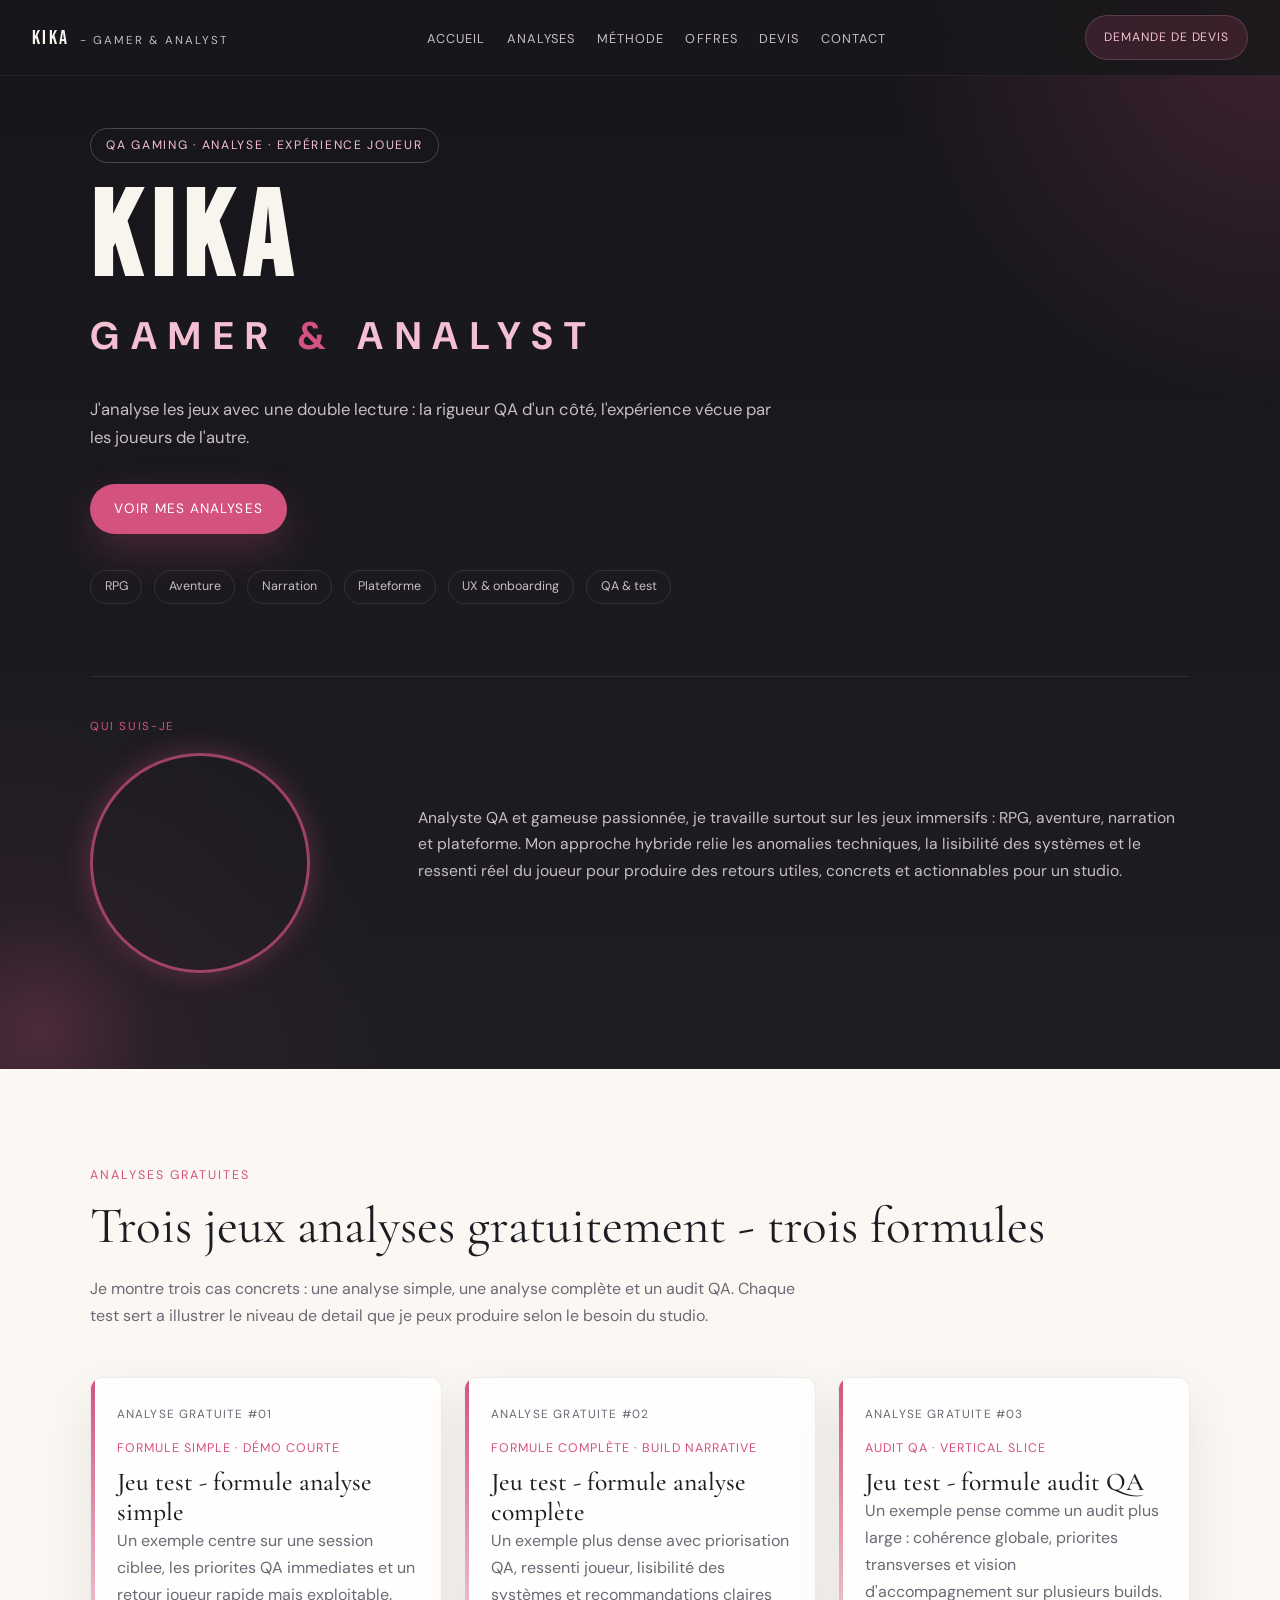
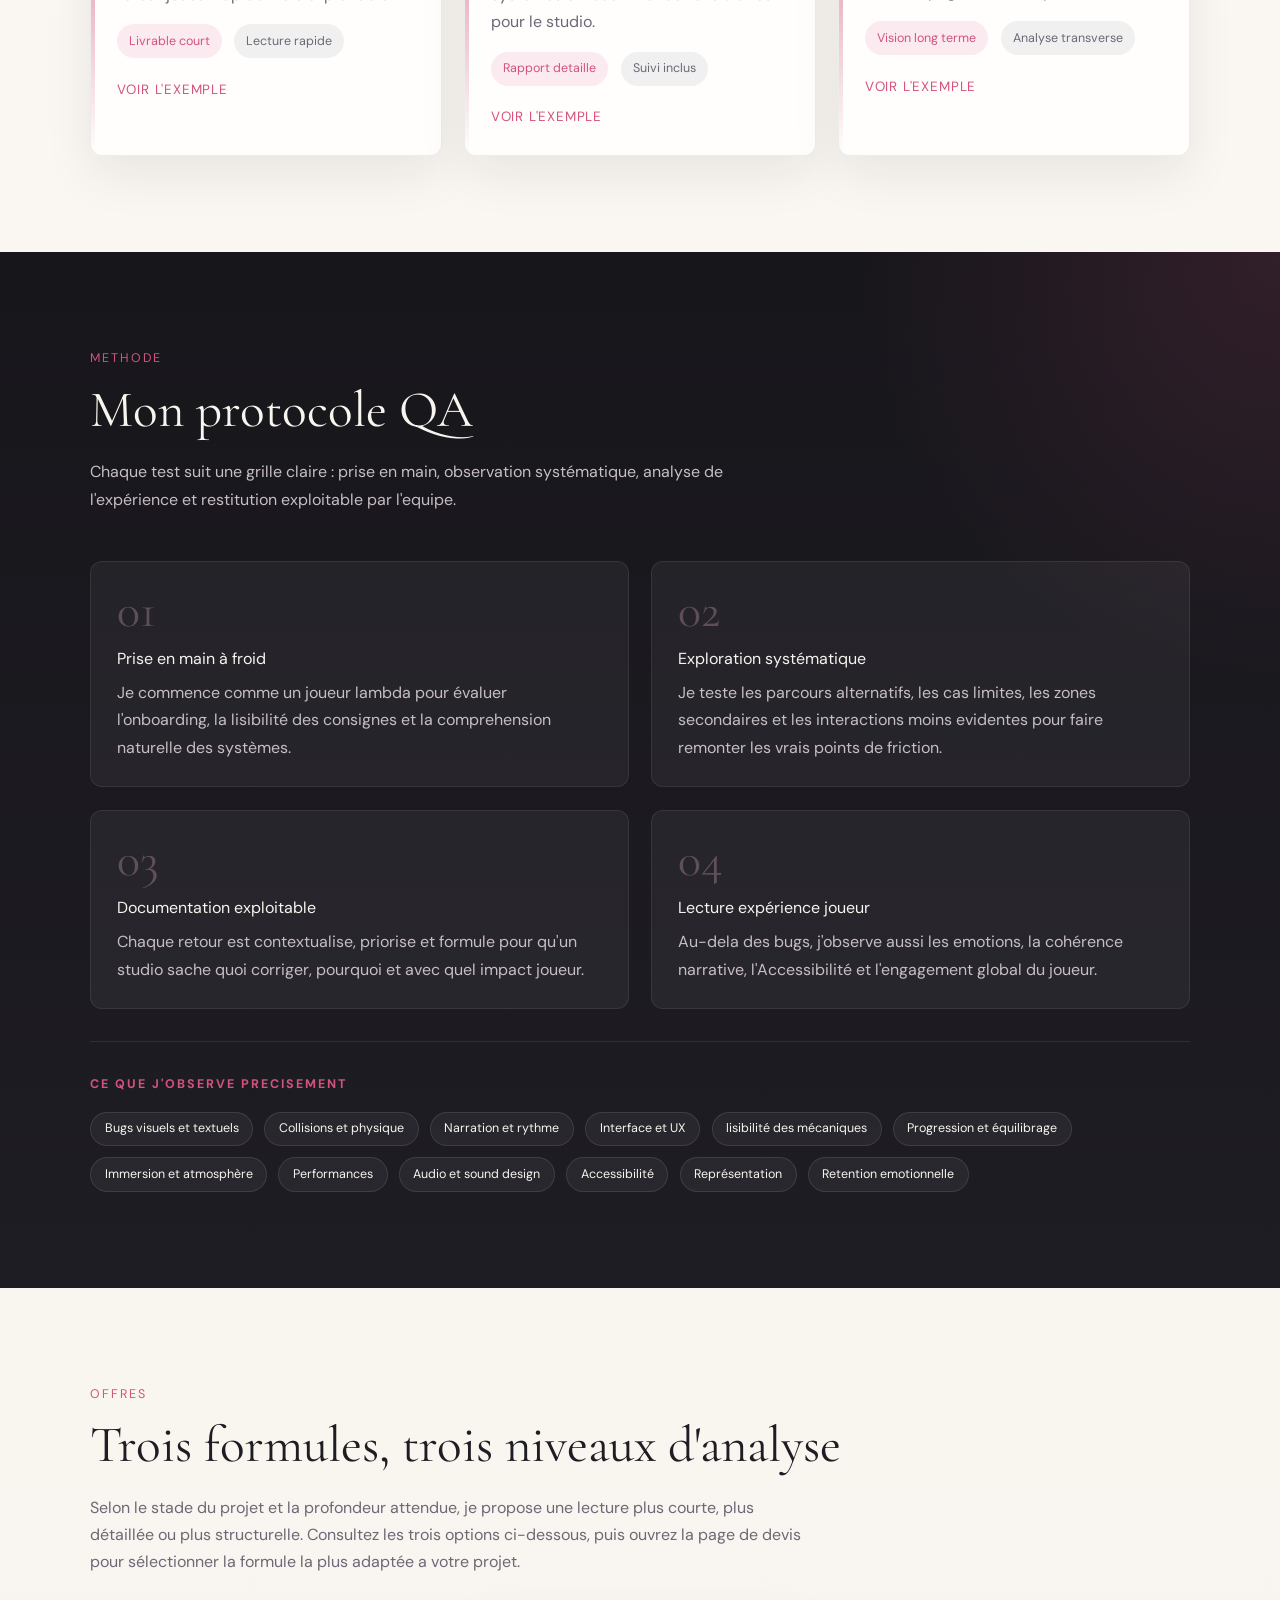
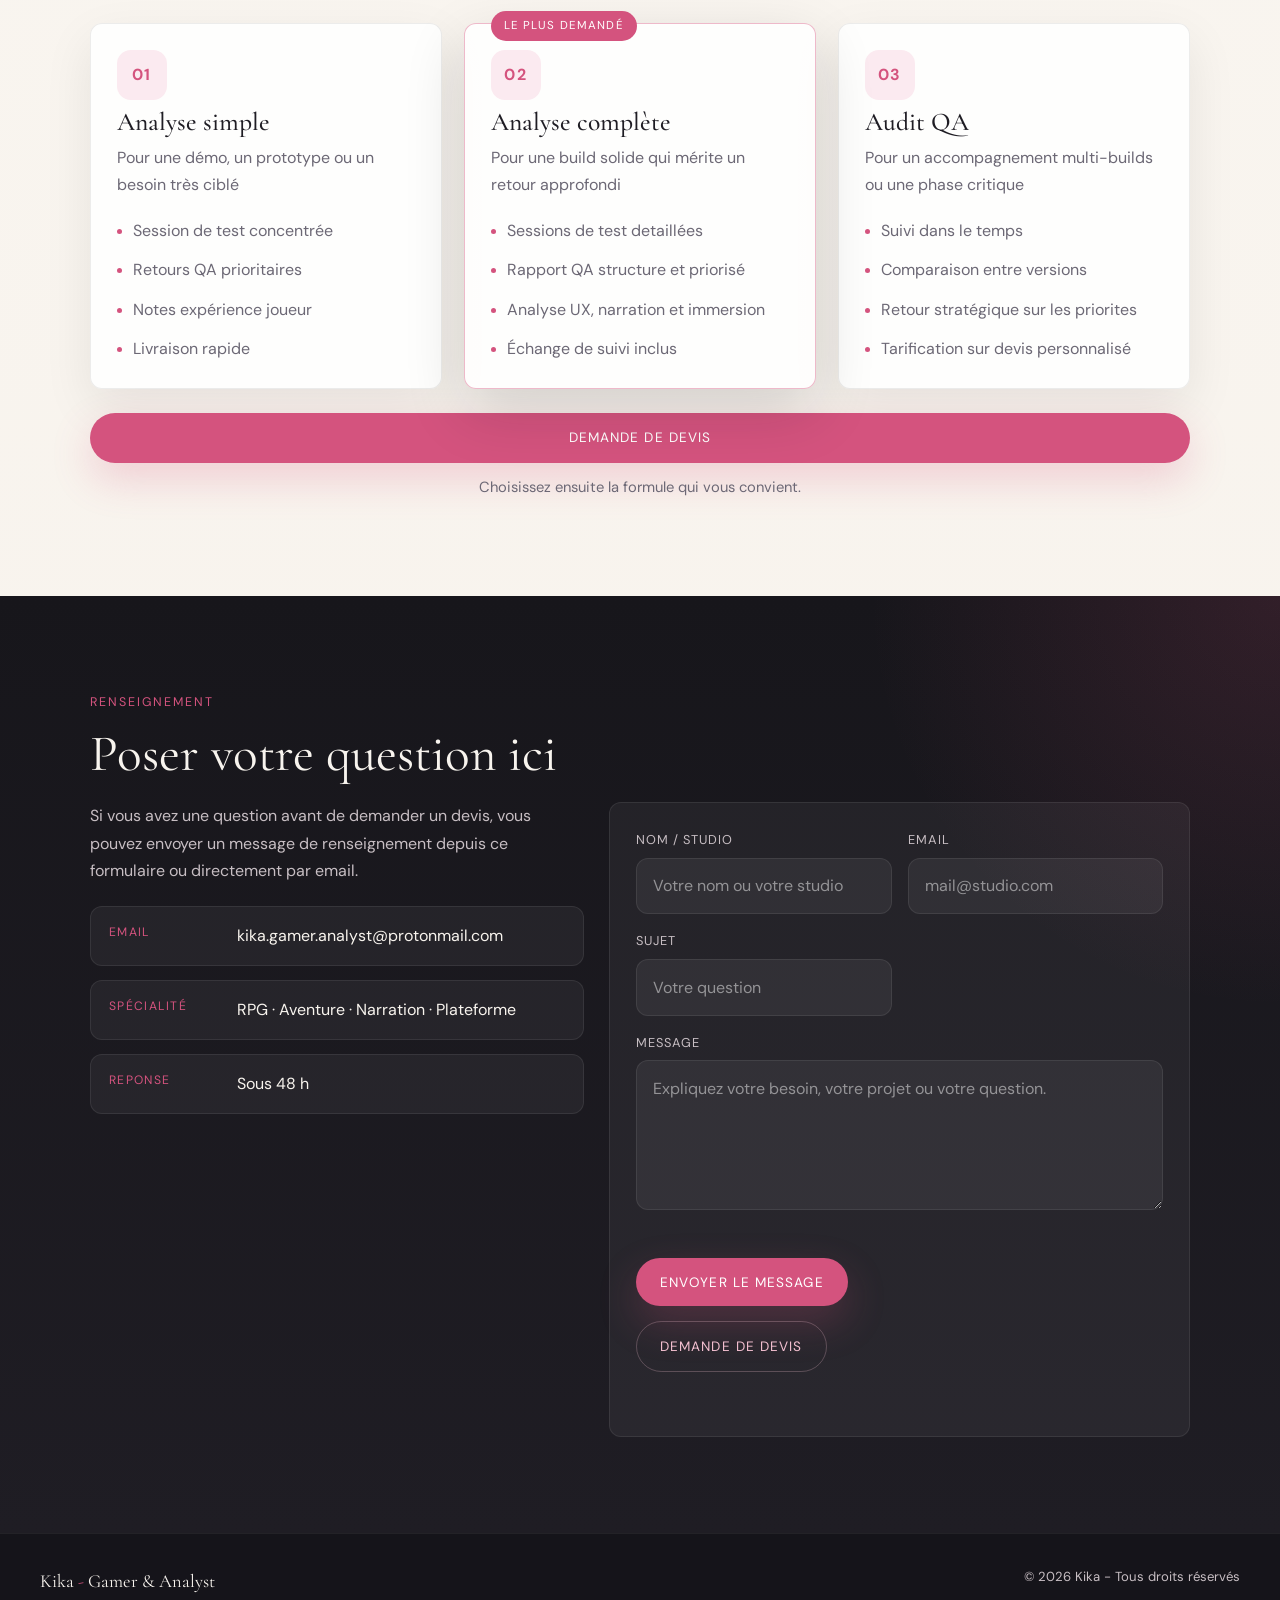
==== index.html @ 3ae3d049 "Add files via upload" ====
<!DOCTYPE html>
<html lang="fr">
<head>
<meta charset="UTF-8" />
<meta name="viewport" content="width=device-width, initial-scale=1.0" />
<title>Kika - Gamer &amp; Analyst</title>
<link rel="preconnect" href="https://fonts.googleapis.com" />
<link rel="preconnect" href="https://fonts.gstatic.com" crossorigin />
<link href="https://fonts.googleapis.com/css2?family=Bebas+Neue&family=Cormorant+Garamond:wght@300;400;500;600&family=DM+Sans:wght@300;400;500;700&display=swap" rel="stylesheet" />
<link rel="stylesheet" href="styles.css" />
<script defer src="script.js"></script>
</head>
<body>

<nav>
  <div class="nav-logo">Kika <span class="nav-sub">- Gamer &amp; Analyst</span></div>
  <ul class="nav-links">
    <li><a href="#accueil">Accueil</a></li>
    <li><a href="#analyses">Analyses</a></li>
    <li><a href="#methode">Méthode</a></li>
    <li><a href="#offres">Offres</a></li>
    <li><a href="devis.html">Devis</a></li>
    <li><a href="#contact">Contact</a></li>
  </ul>
  <div class="nav-actions">
    <a href="devis.html" class="nav-button">Demande de devis</a>
  </div>
</nav>

<section id="accueil">
  <div class="hero-inner">
    <span class="hero-tag">QA gaming &middot; analyse &middot; expérience joueur</span>
    <h1 class="hero-title">
      <span class="hero-name">Kika</span>
      <span class="hero-subtitle">Gamer <span class="hero-slash">&amp;</span> Analyst</span>
    </h1>
    <p class="hero-slogan">
      J'analyse les jeux avec une double lecture : la rigueur QA d'un côté,
      l'expérience vécue par les joueurs de l'autre.
    </p>

    <div class="hero-actions">
      <a href="#analyses" class="button button-primary">Voir mes analyses</a>
    </div>

    <div class="hero-tags">
      <span>RPG</span>
      <span>Aventure</span>
      <span>Narration</span>
      <span>Plateforme</span>
      <span>UX &amp; onboarding</span>
      <span>QA &amp; test</span>
    </div>

    <div class="bio-block">
      <div>
        <p class="bio-label">Qui suis-je</p>
        <div class="logo-container">
          <img src="images/logo.png" alt="Logo Kika" class="logo-circle" />
        </div>
      </div>
      <div>
        <p class="bio-text">
          Analyste QA et gameuse passionnée, je travaille surtout sur les jeux immersifs :
          RPG, aventure, narration et plateforme. Mon approche hybride relie les anomalies
          techniques, la lisibilité des systèmes et le ressenti réel du joueur pour produire
          des retours utiles, concrets et actionnables pour un studio.
        </p>
      </div>
    </div>
  </div>
</section>

<section id="analyses">
  <div class="container">
    <p class="section-label">Analyses gratuites</p>
    <h2 class="section-title">Trois jeux analyses gratuitement - trois formules</h2>
    <p class="section-intro">
      Je montre trois cas concrets : une analyse simple, une analyse complète et un audit QA.
      Chaque test sert a illustrer le niveau de detail que je peux produire selon le besoin du studio.
    </p>

    <div class="articles-grid">
      <article class="article-card article-card-published">
        <p class="article-topline">Analyse gratuite #01</p>
        <p class="article-genre">Formule simple &middot; Démo courte</p>
        <h3 class="article-title">Jeu test - formule analyse simple</h3>
        <p class="article-desc">
          Un exemple centre sur une session ciblee, les priorites QA immediates
          et un retour joueur rapide mais exploitable.
        </p>
        <div class="article-meta">
          <span class="article-score">Livrable court</span>
          <span>Lecture rapide</span>
        </div>
        <a href="analyse-plateforme-poetique.html" class="article-link">Voir l'exemple</a>
      </article>

      <article class="article-card article-card-published">
        <p class="article-topline">Analyse gratuite #02</p>
        <p class="article-genre">Formule complète &middot; Build narrative</p>
        <h3 class="article-title">Jeu test - formule analyse complète</h3>
        <p class="article-desc">
          Un exemple plus dense avec priorisation QA, ressenti joueur,
          lisibilité des systèmes et recommandations claires pour le studio.
        </p>
        <div class="article-meta">
          <span class="article-score">Rapport detaille</span>
          <span>Suivi inclus</span>
        </div>
        <a href="analyse-rpg-narratif.html" class="article-link">Voir l'exemple</a>
      </article>

      <article class="article-card article-card-published">
        <p class="article-topline">Analyse gratuite #03</p>
        <p class="article-genre">Audit QA &middot; Vertical slice</p>
        <h3 class="article-title">Jeu test - formule audit QA</h3>
        <p class="article-desc">
          Un exemple pense comme un audit plus large : cohérence globale,
          priorites transverses et vision d'accompagnement sur plusieurs builds.
        </p>
        <div class="article-meta">
          <span class="article-score">Vision long terme</span>
          <span>Analyse transverse</span>
        </div>
        <a href="analyse-aventure-immersive.html" class="article-link">Voir l'exemple</a>
      </article>
    </div>
  </div>
</section>

<section id="methode" class="section-dark">
  <div class="container">
    <p class="section-label">Methode</p>
    <h2 class="section-title">Mon protocole QA</h2>
    <p class="section-intro">
      Chaque test suit une grille claire : prise en main, observation systématique,
      analyse de l'expérience et restitution exploitable par l'equipe.
    </p>

    <div class="method-grid">
      <article class="method-card">
        <p class="method-num">01</p>
        <p class="method-card-title">Prise en main à froid</p>
        <p class="method-card-text">
          Je commence comme un joueur lambda pour évaluer l'onboarding, la lisibilité
          des consignes et la comprehension naturelle des systèmes.
        </p>
      </article>
      <article class="method-card">
        <p class="method-num">02</p>
        <p class="method-card-title">Exploration systématique</p>
        <p class="method-card-text">
          Je teste les parcours alternatifs, les cas limites, les zones secondaires
          et les interactions moins evidentes pour faire remonter les vrais points de friction.
        </p>
      </article>
      <article class="method-card">
        <p class="method-num">03</p>
        <p class="method-card-title">Documentation exploitable</p>
        <p class="method-card-text">
          Chaque retour est contextualise, priorise et formule pour qu'un studio sache
          quoi corriger, pourquoi et avec quel impact joueur.
        </p>
      </article>
      <article class="method-card">
        <p class="method-num">04</p>
        <p class="method-card-title">Lecture expérience joueur</p>
        <p class="method-card-text">
          Au-dela des bugs, j'observe aussi les emotions, la cohérence narrative,
          l'Accessibilité et l'engagement global du joueur.
        </p>
      </article>
    </div>

    <div class="method-criteria">
      <h3>Ce que j'observe precisement</h3>
      <div class="criteria-list">
        <span class="criteria-pill">Bugs visuels et textuels</span>
        <span class="criteria-pill">Collisions et physique</span>
        <span class="criteria-pill">Narration et rythme</span>
        <span class="criteria-pill">Interface et UX</span>
        <span class="criteria-pill">lisibilité des mécaniques</span>
        <span class="criteria-pill">Progression et équilibrage</span>
        <span class="criteria-pill">Immersion et atmosphère</span>
        <span class="criteria-pill">Performances</span>
        <span class="criteria-pill">Audio et sound design</span>
        <span class="criteria-pill">Accessibilité</span>
        <span class="criteria-pill">Représentation</span>
        <span class="criteria-pill">Retention emotionnelle</span>
      </div>
    </div>
  </div>
</section>

<section id="offres">
  <div class="container">
    <p class="section-label">Offres</p>
    <h2 class="section-title">Trois formules, trois niveaux d'analyse</h2>
    <p class="section-intro">
      Selon le stade du projet et la profondeur attendue, je propose une lecture plus
      courte, plus détaillée ou plus structurelle. Consultez les trois options ci-dessous,
      puis ouvrez la page de devis pour sélectionner la formule la plus adaptée a votre projet.
    </p>

    <div class="offers-grid">
      <article class="offer-card">
        <div class="offer-icon">01</div>
        <h3 class="offer-name">Analyse simple</h3>
        <p class="offer-sub">Pour une démo, un prototype ou un besoin très ciblé</p>
        <ul class="offer-features">
          <li>Session de test concentrée</li>
          <li>Retours QA prioritaires</li>
          <li>Notes expérience joueur</li>
          <li>Livraison rapide</li>
        </ul>
      </article>

      <article class="offer-card featured">
        <div class="offer-badge">Le plus demandé</div>
        <div class="offer-icon">02</div>
        <h3 class="offer-name">Analyse complète</h3>
        <p class="offer-sub">Pour une build solide qui mérite un retour approfondi</p>
        <ul class="offer-features">
          <li>Sessions de test detaillées</li>
          <li>Rapport QA structure et priorisé</li>
          <li>Analyse UX, narration et immersion</li>
          <li>Échange de suivi inclus</li>
        </ul>
      </article>

      <article class="offer-card">
        <div class="offer-icon">03</div>
        <h3 class="offer-name">Audit QA</h3>
        <p class="offer-sub">Pour un accompagnement multi-builds ou une phase critique</p>
        <ul class="offer-features">
          <li>Suivi dans le temps</li>
          <li>Comparaison entre versions</li>
          <li>Retour stratégique sur les priorites</li>
          <li>Tarification sur devis personnalisé</li>
        </ul>
      </article>
    </div>

    <div class="offers-cta-bar">
      <a href="devis.html" class="button button-primary offers-cta-button">Demande de devis</a>
      <p class="offers-cta-note">Choisissez ensuite la formule qui vous convient.</p>
    </div>
  </div>
</section>

<section id="contact" class="section-dark">
  <div class="container">
    <p class="section-label">Renseignement</p>
    <h2 class="section-title">Poser votre question ici</h2>

    <div class="contact-inner">
      <div class="contact-info">
        <p>
          Si vous avez une question avant de demander un devis, vous pouvez envoyer
          un message de renseignement depuis ce formulaire ou directement par email.
        </p>
        <div class="contact-detail">
          <div class="contact-item">
            <span class="contact-item-label">Email</span>
            <span class="contact-item-value">kika.gamer.analyst@protonmail.com</span>
          </div>
          <div class="contact-item">
            <span class="contact-item-label">Spécialité</span>
            <span class="contact-item-value">RPG &middot; Aventure &middot; Narration &middot; Plateforme</span>
          </div>
          <div class="contact-item">
            <span class="contact-item-label">Reponse</span>
            <span class="contact-item-value">Sous 48 h</span>
          </div>
        </div>
      </div>

      <form class="contact-form" data-contact-form>
        <label class="contact-field">
          <span>Nom / studio</span>
          <input type="text" name="name" placeholder="Votre nom ou votre studio" required />
        </label>

        <label class="contact-field">
          <span>Email</span>
          <input type="email" name="email" placeholder="mail@studio.com" required />
        </label>

        <label class="contact-field">
          <span>Sujet</span>
          <input type="text" name="subject" placeholder="Votre question" required />
        </label>

        <label class="contact-field contact-field-full">
          <span>Message</span>
          <textarea name="message" placeholder="Expliquez votre besoin, votre projet ou votre question." required></textarea>
        </label>

        <div class="contact-actions">
          <button type="submit" class="button button-primary">Envoyer le message</button>
          <a href="devis.html" class="button button-secondary">Demande de devis</a>
        </div>
        <p class="contact-note" data-contact-status aria-live="polite"></p>
      </form>
    </div>
  </div>
</section>

<footer>
  <div class="footer-name">Kika <span>-</span> Gamer &amp; Analyst</div>
  <div class="footer-copy">&copy; 2026 Kika - Tous droits réservés</div>
</footer>

</body>
</html>
---- styles.css ----
:root {
  --anthracite: #18171b;
  --anthracite-light: #232228;
  --anthracite-mid: #34323d;
  --rose: #d4537e;
  --rose-light: #f4c0d1;
  --rose-pale: #fbeaf0;
  --cream: #f8f4ee;
  --paper: #fffdfa;
  --text-main: #1f1d24;
  --text-muted: #6c6875;
  --text-on-dark: #f8f4ee;
  --text-muted-on-dark: #c7bec3;
  --border-soft: rgba(31, 29, 36, 0.08);
  --shadow-soft: 0 18px 50px rgba(20, 18, 24, 0.08);
  --shadow-strong: 0 22px 60px rgba(20, 18, 24, 0.16);
  --font-brand: "Bebas Neue", sans-serif;
  --font-display: "Cormorant Garamond", serif;
  --font-body: "DM Sans", sans-serif;
  --section-padding: 6rem 2.5rem;
  --container-width: 1100px;
  --radius: 12px;
}

* {
  box-sizing: border-box;
  margin: 0;
  padding: 0;
}

html {
  scroll-behavior: smooth;
}

body {
  font-family: var(--font-body);
  background: linear-gradient(180deg, #fcfaf7 0%, #f7f2eb 100%);
  color: var(--text-main);
  font-size: 16px;
  line-height: 1.7;
}

img {
  display: block;
  max-width: 100%;
}

section {
  padding: var(--section-padding);
  scroll-margin-top: 110px;
}

.container {
  max-width: var(--container-width);
  margin: 0 auto;
}

.section-dark {
  background:
    radial-gradient(circle at top right, rgba(212, 83, 126, 0.14), transparent 26%),
    linear-gradient(180deg, #17161b 0%, #1f1d24 100%);
}

.section-label {
  color: var(--rose);
  font-size: 0.78rem;
  letter-spacing: 0.16em;
  text-transform: uppercase;
  margin-bottom: 0.85rem;
}

.section-title {
  font-family: var(--font-display);
  font-size: clamp(2.4rem, 4vw, 3.4rem);
  font-weight: 400;
  line-height: 1.08;
  margin-bottom: 1.25rem;
}

.section-intro {
  max-width: 720px;
  color: var(--text-muted);
  margin-bottom: 3rem;
}

.section-dark .section-title,
.section-dark .section-intro {
  color: var(--text-on-dark);
}

.section-dark .section-intro {
  color: var(--text-muted-on-dark);
}

.button {
  display: inline-flex;
  align-items: center;
  justify-content: center;
  gap: 0.55rem;
  min-height: 48px;
  padding: 0.8rem 1.45rem;
  border-radius: 999px;
  border: 1px solid transparent;
  text-decoration: none;
  font-size: 0.85rem;
  letter-spacing: 0.08em;
  text-transform: uppercase;
  transition: transform 0.2s ease, box-shadow 0.2s ease, background 0.2s ease, border-color 0.2s ease, color 0.2s ease;
  cursor: pointer;
  font-family: inherit;
}

.button:hover {
  transform: translateY(-2px);
}

.button-primary {
  background: var(--rose);
  color: #fff;
  box-shadow: 0 16px 40px rgba(212, 83, 126, 0.24);
}

.button-primary:hover {
  background: #bf436b;
}

.button-secondary {
  border-color: rgba(212, 83, 126, 0.3);
  color: var(--rose);
  background: rgba(255, 255, 255, 0.74);
}

.button-secondary:hover {
  background: var(--rose-pale);
}

.section-dark .button-secondary {
  background: transparent;
  color: var(--rose-light);
  border-color: rgba(244, 192, 209, 0.26);
}

nav {
  position: fixed;
  inset: 0 0 auto 0;
  z-index: 100;
  height: 76px;
  padding: 0 2rem;
  display: flex;
  align-items: center;
  justify-content: space-between;
  gap: 1.5rem;
  background: rgba(24, 23, 27, 0.88);
  backdrop-filter: blur(18px);
  border-bottom: 1px solid rgba(255, 255, 255, 0.06);
}

.nav-logo {
  font-family: var(--font-brand);
  font-size: 1.25rem;
  letter-spacing: 0.12em;
  color: var(--text-on-dark);
  white-space: nowrap;
}

.nav-sub {
  font-family: var(--font-body);
  font-size: 0.72rem;
  letter-spacing: 0.18em;
  text-transform: uppercase;
  color: var(--text-muted-on-dark);
  margin-left: 0.3rem;
}

.nav-links {
  display: flex;
  align-items: center;
  gap: 1.35rem;
  list-style: none;
  flex-wrap: wrap;
}

.nav-links a {
  color: var(--text-muted-on-dark);
  text-decoration: none;
  font-size: 0.8rem;
  letter-spacing: 0.08em;
  text-transform: uppercase;
  transition: color 0.2s ease;
}

.nav-links a:hover {
  color: var(--rose-light);
}

.nav-actions {
  display: flex;
  align-items: center;
}

.nav-button {
  display: inline-flex;
  align-items: center;
  justify-content: center;
  min-height: 44px;
  padding: 0.7rem 1.1rem;
  border-radius: 999px;
  background: rgba(212, 83, 126, 0.16);
  border: 1px solid rgba(244, 192, 209, 0.18);
  color: var(--rose-light);
  text-decoration: none;
  font-size: 0.76rem;
  letter-spacing: 0.08em;
  text-transform: uppercase;
}

#accueil {
  min-height: 100vh;
  display: flex;
  align-items: center;
  position: relative;
  overflow: hidden;
  padding-top: 8rem;
  background:
    radial-gradient(circle at top right, rgba(212, 83, 126, 0.22), transparent 24%),
    radial-gradient(circle at left bottom, rgba(212, 83, 126, 0.1), transparent 24%),
    linear-gradient(180deg, #16151a 0%, #1f1d24 100%);
}

#accueil::before,
.page-hero::before {
  content: "";
  position: absolute;
  inset: auto auto -80px -80px;
  width: 240px;
  height: 240px;
  border-radius: 50%;
  background: radial-gradient(circle, rgba(212, 83, 126, 0.18), transparent 70%);
  pointer-events: none;
}

.hero-inner,
.page-hero-inner {
  width: 100%;
  max-width: var(--container-width);
  margin: 0 auto;
  position: relative;
  z-index: 1;
}

.hero-tag,
.page-kicker {
  display: inline-flex;
  align-items: center;
  gap: 0.5rem;
  border-radius: 999px;
  border: 1px solid rgba(244, 192, 209, 0.26);
  padding: 0.4rem 0.95rem;
  color: var(--rose-light);
  font-size: 0.76rem;
  letter-spacing: 0.14em;
  text-transform: uppercase;
}

.hero-title {
  margin-top: 1.35rem;
}

.hero-name {
  display: block;
  font-family: var(--font-brand);
  font-size: clamp(4.4rem, 11vw, 7.5rem);
  line-height: 0.92;
  letter-spacing: 0.08em;
  color: var(--text-on-dark);
}

.hero-subtitle {
  display: block;
  margin-top: 0.55rem;
  font-size: clamp(1.6rem, 3vw, 2.4rem);
  text-transform: uppercase;
  letter-spacing: 0.3em;
  color: var(--rose-light);
}

.hero-slash {
  color: var(--rose);
}

.hero-slogan {
  max-width: 700px;
  margin-top: 1.6rem;
  color: var(--text-muted-on-dark);
  font-size: 1.04rem;
}

.hero-actions,
.page-actions,
.contact-actions,
.form-actions {
  display: flex;
  flex-wrap: wrap;
  gap: 0.9rem;
  margin-top: 2rem;
}

.hero-tags {
  display: flex;
  flex-wrap: wrap;
  gap: 0.75rem;
  margin-top: 2.2rem;
}

.hero-tags span,
.criteria-pill,
.article-tag {
  display: inline-flex;
  align-items: center;
  min-height: 34px;
  padding: 0.35rem 0.85rem;
  border-radius: 999px;
  border: 1px solid rgba(255, 255, 255, 0.1);
  color: var(--text-muted-on-dark);
  font-size: 0.78rem;
}

.bio-block {
  margin-top: 4.5rem;
  padding-top: 2.5rem;
  border-top: 1px solid rgba(255, 255, 255, 0.08);
  display: grid;
  grid-template-columns: 280px minmax(0, 1fr);
  gap: 3rem;
  align-items: center;
}

.bio-label {
  color: var(--rose);
  text-transform: uppercase;
  font-size: 0.72rem;
  letter-spacing: 0.14em;
  margin-bottom: 1rem;
}

.bio-text {
  color: var(--text-muted-on-dark);
  font-size: 0.98rem;
}

.logo-container {
  display: flex;
  align-items: center;
}

.logo-circle {
  width: 220px;
  height: 220px;
  object-fit: cover;
  border-radius: 50%;
  border: 3px solid rgba(212, 83, 126, 0.7);
  box-shadow: 0 0 28px rgba(212, 83, 126, 0.32);
  transition: transform 0.3s ease, box-shadow 0.3s ease;
}

.logo-circle:hover {
  transform: scale(1.05);
  box-shadow: 0 0 34px rgba(212, 83, 126, 0.46);
}

.articles-grid,
.offers-grid,
.archive-grid,
.article-cards,
.article-columns,
.page-card-grid {
  display: grid;
  gap: 1.4rem;
}

.articles-grid,
.offers-grid,
.archive-grid,
.page-card-grid {
  grid-template-columns: repeat(3, minmax(0, 1fr));
}

.article-card,
.offer-card,
.archive-card,
.quote-panel,
.quote-summary,
.contact-card,
.page-card,
.article-panel,
.article-final {
  background: rgba(255, 255, 255, 0.84);
  border: 1px solid var(--border-soft);
  border-radius: var(--radius);
  box-shadow: var(--shadow-soft);
}

.article-card,
.offer-card,
.archive-card,
.page-card,
.article-panel,
.article-final,
.contact-card {
  padding: 1.6rem;
}

.article-card {
  position: relative;
  overflow: hidden;
  transition: transform 0.25s ease, box-shadow 0.25s ease, border-color 0.25s ease;
}

.article-card::before,
.archive-card::before {
  content: "";
  position: absolute;
  inset: 0 auto 0 0;
  width: 4px;
  background: linear-gradient(180deg, var(--rose), rgba(212, 83, 126, 0));
}

.article-card:hover,
.archive-card:hover {
  transform: translateY(-6px);
  box-shadow: var(--shadow-strong);
}

.article-topline,
.archive-topline {
  color: var(--text-muted);
  font-size: 0.74rem;
  letter-spacing: 0.1em;
  text-transform: uppercase;
}

.article-genre,
.archive-genre {
  color: var(--rose);
  font-size: 0.78rem;
  letter-spacing: 0.08em;
  text-transform: uppercase;
  margin-top: 0.9rem;
}

.article-title,
.archive-title,
.offer-name,
.page-card h3 {
  font-family: var(--font-display);
  font-size: 1.6rem;
  font-weight: 500;
  line-height: 1.18;
  margin-top: 0.45rem;
}

.article-desc,
.archive-card p,
.offer-sub,
.offer-features li,
.quote-step p,
.contact-card p,
.contact-list li,
.summary-text,
.summary-list li,
.article-copy,
.article-list li,
.article-panel p,
.page-card p {
  color: var(--text-muted);
}

.article-meta,
.archive-card-footer,
.page-stats,
.article-score-grid {
  display: flex;
  flex-wrap: wrap;
  gap: 0.8rem;
  margin-top: 1rem;
}

.article-meta span,
.archive-card-footer span,
.page-stat,
.article-score {
  display: inline-flex;
  align-items: center;
  min-height: 34px;
  padding: 0.3rem 0.75rem;
  border-radius: 999px;
  background: var(--rose-pale);
  color: var(--rose);
  font-size: 0.78rem;
}

.article-meta span:last-child,
.archive-card-footer span:last-child,
.page-stat:last-child {
  background: rgba(31, 29, 36, 0.06);
  color: var(--text-muted);
}

.article-link,
.archive-link,
.inline-link {
  display: inline-flex;
  align-items: center;
  gap: 0.45rem;
  margin-top: 1.3rem;
  text-decoration: none;
  color: var(--rose);
  font-size: 0.84rem;
  letter-spacing: 0.06em;
  text-transform: uppercase;
}

.archive-highlight {
  margin-top: 2rem;
  padding: 2rem;
  border-radius: calc(var(--radius) + 4px);
  display: flex;
  justify-content: space-between;
  gap: 1.5rem;
  align-items: center;
  background:
    linear-gradient(135deg, rgba(212, 83, 126, 0.12), rgba(255, 255, 255, 0.7)),
    var(--paper);
  border: 1px solid rgba(212, 83, 126, 0.14);
  box-shadow: var(--shadow-soft);
}

.archive-label {
  color: var(--rose);
  font-size: 0.78rem;
  letter-spacing: 0.16em;
  text-transform: uppercase;
  margin-bottom: 0.5rem;
}

.archive-highlight h3 {
  font-family: var(--font-display);
  font-size: 2rem;
  margin-bottom: 0.5rem;
}

.archive-highlight p {
  max-width: 680px;
  color: var(--text-muted);
}

.method-grid {
  display: grid;
  grid-template-columns: repeat(2, minmax(0, 1fr));
  gap: 1.4rem;
}

.method-card {
  padding: 1.6rem;
  border-radius: var(--radius);
  background: rgba(255, 255, 255, 0.05);
  border: 1px solid rgba(255, 255, 255, 0.08);
}

.method-num {
  font-family: var(--font-display);
  font-size: 3rem;
  line-height: 1;
  color: rgba(244, 192, 209, 0.28);
}

.method-card-title {
  color: var(--text-on-dark);
  font-size: 1rem;
  margin-top: 0.6rem;
  margin-bottom: 0.45rem;
}

.method-card-text {
  color: var(--text-muted-on-dark);
}

.method-criteria {
  margin-top: 2rem;
  padding-top: 2rem;
  border-top: 1px solid rgba(255, 255, 255, 0.08);
}

.method-criteria h3 {
  color: var(--rose);
  font-size: 0.78rem;
  letter-spacing: 0.16em;
  text-transform: uppercase;
  margin-bottom: 1rem;
}

.criteria-list {
  display: flex;
  flex-wrap: wrap;
  gap: 0.7rem;
}

.criteria-pill {
  color: var(--text-on-dark);
  background: rgba(255, 255, 255, 0.05);
}

.offer-card {
  display: flex;
  flex-direction: column;
  min-height: 100%;
  transition: transform 0.25s ease, box-shadow 0.25s ease, border-color 0.25s ease;
}

.offer-card.featured {
  border: 1px solid rgba(212, 83, 126, 0.4);
  box-shadow: var(--shadow-strong);
  position: relative;
}

.offer-card:hover {
  transform: translateY(-6px);
  box-shadow: var(--shadow-strong);
}

.offer-icon {
  width: 50px;
  height: 50px;
  border-radius: 14px;
  display: grid;
  place-items: center;
  background: var(--rose-pale);
  color: var(--rose);
  font-weight: 700;
  letter-spacing: 0.08em;
}

.offer-badge {
  position: absolute;
  top: -13px;
  left: 1.6rem;
  display: inline-flex;
  align-items: center;
  min-height: 30px;
  padding: 0.2rem 0.8rem;
  border-radius: 999px;
  background: var(--rose);
  color: #fff;
  font-size: 0.72rem;
  letter-spacing: 0.1em;
  text-transform: uppercase;
}

.offer-sub {
  margin-top: 0.4rem;
}

.offer-features {
  list-style: none;
  margin-top: 1.2rem;
  display: flex;
  flex-direction: column;
  gap: 0.75rem;
  flex: 1;
}

.offer-features li {
  position: relative;
  padding-left: 1rem;
}

.offer-features li::before {
  content: "";
  position: absolute;
  left: 0;
  top: 0.75rem;
  width: 5px;
  height: 5px;
  border-radius: 50%;
  background: var(--rose);
}

.offer-cta {
  margin-top: 1.6rem;
}

.offer-cta-outline {
  border: 1px solid var(--rose);
  color: var(--rose);
  background: transparent;
}

.offer-cta-filled {
  background: var(--rose);
  color: #fff;
}

.offers-cta-bar {
  margin-top: 1.5rem;
  display: flex;
  flex-direction: column;
  gap: 0.75rem;
}

.offers-cta-button {
  width: 100%;
}

.offers-cta-note {
  text-align: center;
  color: var(--text-muted);
  font-size: 0.92rem;
}

.quote-layout {
  display: grid;
  grid-template-columns: minmax(0, 1.35fr) minmax(320px, 0.85fr);
  gap: 1.6rem;
  align-items: start;
}

.quote-panel {
  padding: 1.8rem;
}

.quote-process {
  margin-bottom: 2rem;
}

.quote-process-label {
  color: var(--rose-light);
  font-size: 0.76rem;
  letter-spacing: 0.16em;
  text-transform: uppercase;
  margin-bottom: 1rem;
}

.quote-steps {
  display: grid;
  gap: 0.9rem;
}

.quote-step {
  display: grid;
  grid-template-columns: 42px minmax(0, 1fr);
  gap: 1rem;
  padding: 1rem 1.1rem;
  border-radius: var(--radius);
  background: rgba(255, 255, 255, 0.05);
  border: 1px solid rgba(255, 255, 255, 0.08);
}

.quote-step span {
  width: 42px;
  height: 42px;
  border-radius: 50%;
  display: grid;
  place-items: center;
  background: rgba(212, 83, 126, 0.12);
  color: var(--rose-light);
  font-weight: 700;
}

.quote-step p {
  color: var(--text-muted-on-dark);
}

.form-grid {
  display: grid;
  grid-template-columns: repeat(2, minmax(0, 1fr));
  gap: 1rem;
}

.form-field {
  display: flex;
  flex-direction: column;
  gap: 0.5rem;
}

.form-field span {
  color: var(--text-on-dark);
  font-size: 0.84rem;
}

.form-field-full {
  grid-column: 1 / -1;
}

.quote-form input,
.quote-form select,
.quote-form textarea {
  min-height: 50px;
  border-radius: 12px;
  border: 1px solid rgba(255, 255, 255, 0.08);
  background: rgba(255, 255, 255, 0.06);
  color: var(--text-on-dark);
  padding: 0.85rem 1rem;
  font: inherit;
  outline: none;
  transition: border-color 0.2s ease, background 0.2s ease;
}

.quote-form input::placeholder,
.quote-form textarea::placeholder {
  color: rgba(255, 255, 255, 0.48);
}

.quote-form input:focus,
.quote-form select:focus,
.quote-form textarea:focus {
  border-color: rgba(244, 192, 209, 0.4);
  background: rgba(255, 255, 255, 0.08);
}

.quote-form textarea {
  min-height: 150px;
  resize: vertical;
}

.form-note,
.summary-disclaimer {
  margin-top: 1rem;
  color: var(--text-muted-on-dark);
  font-size: 0.84rem;
}

.quote-summary {
  padding: 1.8rem;
  position: sticky;
  top: 108px;
  background:
    linear-gradient(180deg, rgba(255, 255, 255, 0.96), rgba(255, 253, 250, 0.94)),
    var(--paper);
}

.summary-label {
  color: var(--rose);
  font-size: 0.78rem;
  letter-spacing: 0.16em;
  text-transform: uppercase;
}

.quote-summary h3 {
  font-family: var(--font-display);
  font-size: 2rem;
  margin-top: 0.6rem;
}

.summary-text {
  margin-top: 0.8rem;
}

.summary-metrics {
  display: grid;
  grid-template-columns: repeat(3, minmax(0, 1fr));
  gap: 0.8rem;
  margin-top: 1.4rem;
}

.summary-metric {
  padding: 0.9rem;
  border-radius: 14px;
  background: rgba(212, 83, 126, 0.08);
}

.summary-metric span {
  display: block;
  font-size: 0.72rem;
  letter-spacing: 0.08em;
  text-transform: uppercase;
  color: var(--text-muted);
}

.summary-metric strong {
  display: block;
  margin-top: 0.35rem;
  color: var(--text-main);
  line-height: 1.4;
}

.summary-list,
.contact-list,
.article-list {
  list-style: none;
  display: flex;
  flex-direction: column;
  gap: 0.75rem;
  margin-top: 1.2rem;
}

.summary-list li,
.contact-list li,
.article-list li {
  position: relative;
  padding-left: 1rem;
}

.summary-list li::before,
.contact-list li::before,
.article-list li::before {
  content: "";
  position: absolute;
  left: 0;
  top: 0.74rem;
  width: 5px;
  height: 5px;
  border-radius: 50%;
  background: var(--rose);
}

.summary-mail-link {
  display: inline-flex;
  margin-top: 1.4rem;
  color: var(--rose);
  text-decoration: none;
  font-size: 0.84rem;
  letter-spacing: 0.08em;
  text-transform: uppercase;
}

.status-message {
  min-height: 1.4rem;
  margin-top: 1rem;
  color: var(--rose);
  font-size: 0.84rem;
}

#contact.section-dark {
  background:
    radial-gradient(circle at top right, rgba(212, 83, 126, 0.14), transparent 26%),
    linear-gradient(180deg, #17161b 0%, #1f1d24 100%);
}

.contact-inner {
  display: grid;
  grid-template-columns: minmax(0, 0.85fr) minmax(0, 1fr);
  gap: 1.6rem;
  align-items: start;
}

.contact-info p,
.contact-card h3 {
  color: var(--text-muted-on-dark);
}

.contact-info strong {
  color: var(--text-on-dark);
}

.contact-detail {
  display: grid;
  gap: 0.9rem;
  margin-top: 1.4rem;
}

.contact-item {
  display: grid;
  grid-template-columns: 112px minmax(0, 1fr);
  gap: 1rem;
  padding: 0.95rem 1.1rem;
  border-radius: var(--radius);
  background: rgba(255, 255, 255, 0.05);
  border: 1px solid rgba(255, 255, 255, 0.08);
}

.contact-item-label {
  font-size: 0.76rem;
  letter-spacing: 0.12em;
  text-transform: uppercase;
  color: var(--rose);
}

.contact-item-value {
  color: var(--text-on-dark);
}

.contact-form {
  display: grid;
  grid-template-columns: repeat(2, minmax(0, 1fr));
  gap: 1rem;
  padding: 1.6rem;
  background: rgba(255, 255, 255, 0.05);
  border: 1px solid rgba(255, 255, 255, 0.08);
  border-radius: var(--radius);
  box-shadow: none;
}

.contact-field {
  display: flex;
  flex-direction: column;
  gap: 0.45rem;
}

.contact-field span {
  font-size: 0.8rem;
  letter-spacing: 0.08em;
  text-transform: uppercase;
  color: var(--text-muted-on-dark);
}

.contact-field-full {
  grid-column: 1 / -1;
}

.contact-form input,
.contact-form textarea {
  width: 100%;
  min-height: 50px;
  padding: 0.85rem 1rem;
  border-radius: 12px;
  border: 1px solid rgba(255, 255, 255, 0.08);
  background: rgba(255, 255, 255, 0.06);
  color: var(--text-on-dark);
  font: inherit;
  outline: none;
  transition: border-color 0.2s ease, box-shadow 0.2s ease;
}

.contact-form input::placeholder,
.contact-form textarea::placeholder {
  color: rgba(255, 255, 255, 0.48);
}

.contact-form textarea {
  min-height: 150px;
  resize: vertical;
}

.contact-form input:focus,
.contact-form textarea:focus {
  border-color: rgba(212, 83, 126, 0.55);
  box-shadow: 0 0 0 4px rgba(212, 83, 126, 0.12);
}

.contact-note {
  grid-column: 1 / -1;
  min-height: 1.4rem;
  color: var(--rose-light);
  font-size: 0.84rem;
}

footer {
  display: flex;
  justify-content: space-between;
  gap: 1rem;
  padding: 2rem 2.5rem;
  background: #15141a;
  border-top: 1px solid rgba(255, 255, 255, 0.06);
}

.footer-name {
  color: var(--text-on-dark);
  font-family: var(--font-display);
  font-size: 1.15rem;
}

.footer-name span {
  color: var(--rose);
}

.footer-copy {
  color: var(--text-muted-on-dark);
  font-size: 0.82rem;
}

.page-hero {
  position: relative;
  padding: 9rem 2.5rem 4.5rem;
  overflow: hidden;
  background:
    radial-gradient(circle at top right, rgba(212, 83, 126, 0.16), transparent 26%),
    linear-gradient(180deg, #16151a 0%, #1f1d24 100%);
}

.page-title {
  font-family: var(--font-display);
  font-size: clamp(2.8rem, 5vw, 4.4rem);
  color: var(--text-on-dark);
  line-height: 1.02;
  margin-top: 1rem;
}

.page-intro {
  max-width: 760px;
  margin-top: 1rem;
  color: var(--text-muted-on-dark);
}

.page-stats {
  margin-top: 1.6rem;
}

.page-stat {
  background: rgba(255, 255, 255, 0.07);
  color: var(--text-on-dark);
}

.page-content {
  padding: 4.5rem 2.5rem 6rem;
}

.page-note {
  margin-top: 2rem;
  padding: 1.4rem 1.5rem;
  border-radius: var(--radius);
  background: rgba(212, 83, 126, 0.08);
  border: 1px solid rgba(212, 83, 126, 0.12);
  color: var(--text-main);
}

.page-card-grid {
  margin-top: 2rem;
}

.page-card h3 {
  margin-top: 0;
}

.article-page {
  background: linear-gradient(180deg, #fbf7f2 0%, #f5efe8 100%);
}

.article-header {
  padding: 9rem 2.5rem 4rem;
  position: relative;
  overflow: hidden;
  background:
    radial-gradient(circle at top right, rgba(212, 83, 126, 0.16), transparent 28%),
    linear-gradient(180deg, #16151a 0%, #1f1d24 100%);
}

.article-header-inner {
  max-width: 1000px;
  margin: 0 auto;
  position: relative;
  z-index: 1;
}

.article-back {
  display: inline-flex;
  align-items: center;
  margin-bottom: 1.4rem;
  color: var(--text-muted-on-dark);
  text-decoration: none;
  font-size: 0.82rem;
  letter-spacing: 0.08em;
  text-transform: uppercase;
}

.article-meta-row {
  display: flex;
  flex-wrap: wrap;
  gap: 0.8rem;
}

.article-pill {
  display: inline-flex;
  align-items: center;
  min-height: 34px;
  padding: 0.35rem 0.85rem;
  border-radius: 999px;
  background: rgba(255, 255, 255, 0.08);
  border: 1px solid rgba(255, 255, 255, 0.08);
  color: var(--text-muted-on-dark);
  font-size: 0.76rem;
  letter-spacing: 0.08em;
  text-transform: uppercase;
}

.article-pill.primary {
  color: var(--rose-light);
  border-color: rgba(244, 192, 209, 0.18);
}

.article-header h1 {
  margin-top: 1rem;
  font-family: var(--font-brand);
  font-size: clamp(3.3rem, 7vw, 5.6rem);
  letter-spacing: 0.07em;
  line-height: 0.95;
  color: var(--text-on-dark);
}

.article-header p {
  max-width: 760px;
  margin-top: 1rem;
  color: var(--text-muted-on-dark);
}

.article-score-grid {
  margin-top: 1.6rem;
}

.article-score {
  background: rgba(255, 255, 255, 0.07);
  color: var(--text-on-dark);
}

.article-main {
  max-width: 1000px;
  margin: 0 auto;
  padding: 4rem 2.5rem 6rem;
}

.article-section {
  margin-bottom: 2.2rem;
}

.article-section + .article-section {
  margin-top: 2.2rem;
}

.article-section-label {
  color: var(--rose);
  font-size: 0.78rem;
  letter-spacing: 0.14em;
  text-transform: uppercase;
}

.article-section h2 {
  font-family: var(--font-display);
  font-size: 2.1rem;
  margin-top: 0.4rem;
}

.article-copy {
  margin-top: 1rem;
}

.article-columns,
.article-cards {
  grid-template-columns: repeat(2, minmax(0, 1fr));
  margin-top: 1.4rem;
}

.article-panel h3 {
  font-family: var(--font-display);
  font-size: 1.45rem;
  margin-bottom: 0.45rem;
}

.article-panel strong {
  color: var(--text-main);
}

.article-final {
  margin-top: 1.4rem;
  padding: 2rem;
  background:
    linear-gradient(135deg, rgba(212, 83, 126, 0.12), rgba(255, 255, 255, 0.84)),
    var(--paper);
}

.article-final h3 {
  font-family: var(--font-display);
  font-size: 1.8rem;
}

.article-cta {
  margin-top: 1.8rem;
}

code {
  font-family: Consolas, monospace;
  font-size: 0.9em;
}

@media (max-width: 1080px) {
  nav {
    height: auto;
    padding: 1rem 1.4rem;
    align-items: flex-start;
    flex-wrap: wrap;
  }

  .nav-actions {
    width: 100%;
  }

  .nav-button {
    width: 100%;
  }

  #accueil,
  .page-hero,
  .article-header {
    padding-top: 11rem;
  }

  .articles-grid,
  .offers-grid,
  .archive-grid,
  .page-card-grid {
    grid-template-columns: repeat(2, minmax(0, 1fr));
  }

  .quote-layout,
  .contact-inner,
  .bio-block {
    grid-template-columns: 1fr;
  }

  .quote-summary {
    position: static;
  }
}

@media (max-width: 760px) {
  section,
  .page-content,
  .article-main {
    padding-left: 1.25rem;
    padding-right: 1.25rem;
  }

  #accueil,
  .page-hero,
  .article-header {
    padding-left: 1.25rem;
    padding-right: 1.25rem;
  }

  .articles-grid,
  .offers-grid,
  .archive-grid,
  .page-card-grid,
  .method-grid,
  .article-columns,
  .article-cards,
  .summary-metrics,
  .form-grid,
  .contact-form {
    grid-template-columns: 1fr;
  }

  .archive-highlight,
  footer {
    flex-direction: column;
    align-items: flex-start;
  }

  .contact-item {
    grid-template-columns: 1fr;
    gap: 0.45rem;
  }

  .logo-circle {
    width: 180px;
    height: 180px;
  }

  .hero-subtitle {
    letter-spacing: 0.15em;
  }
}
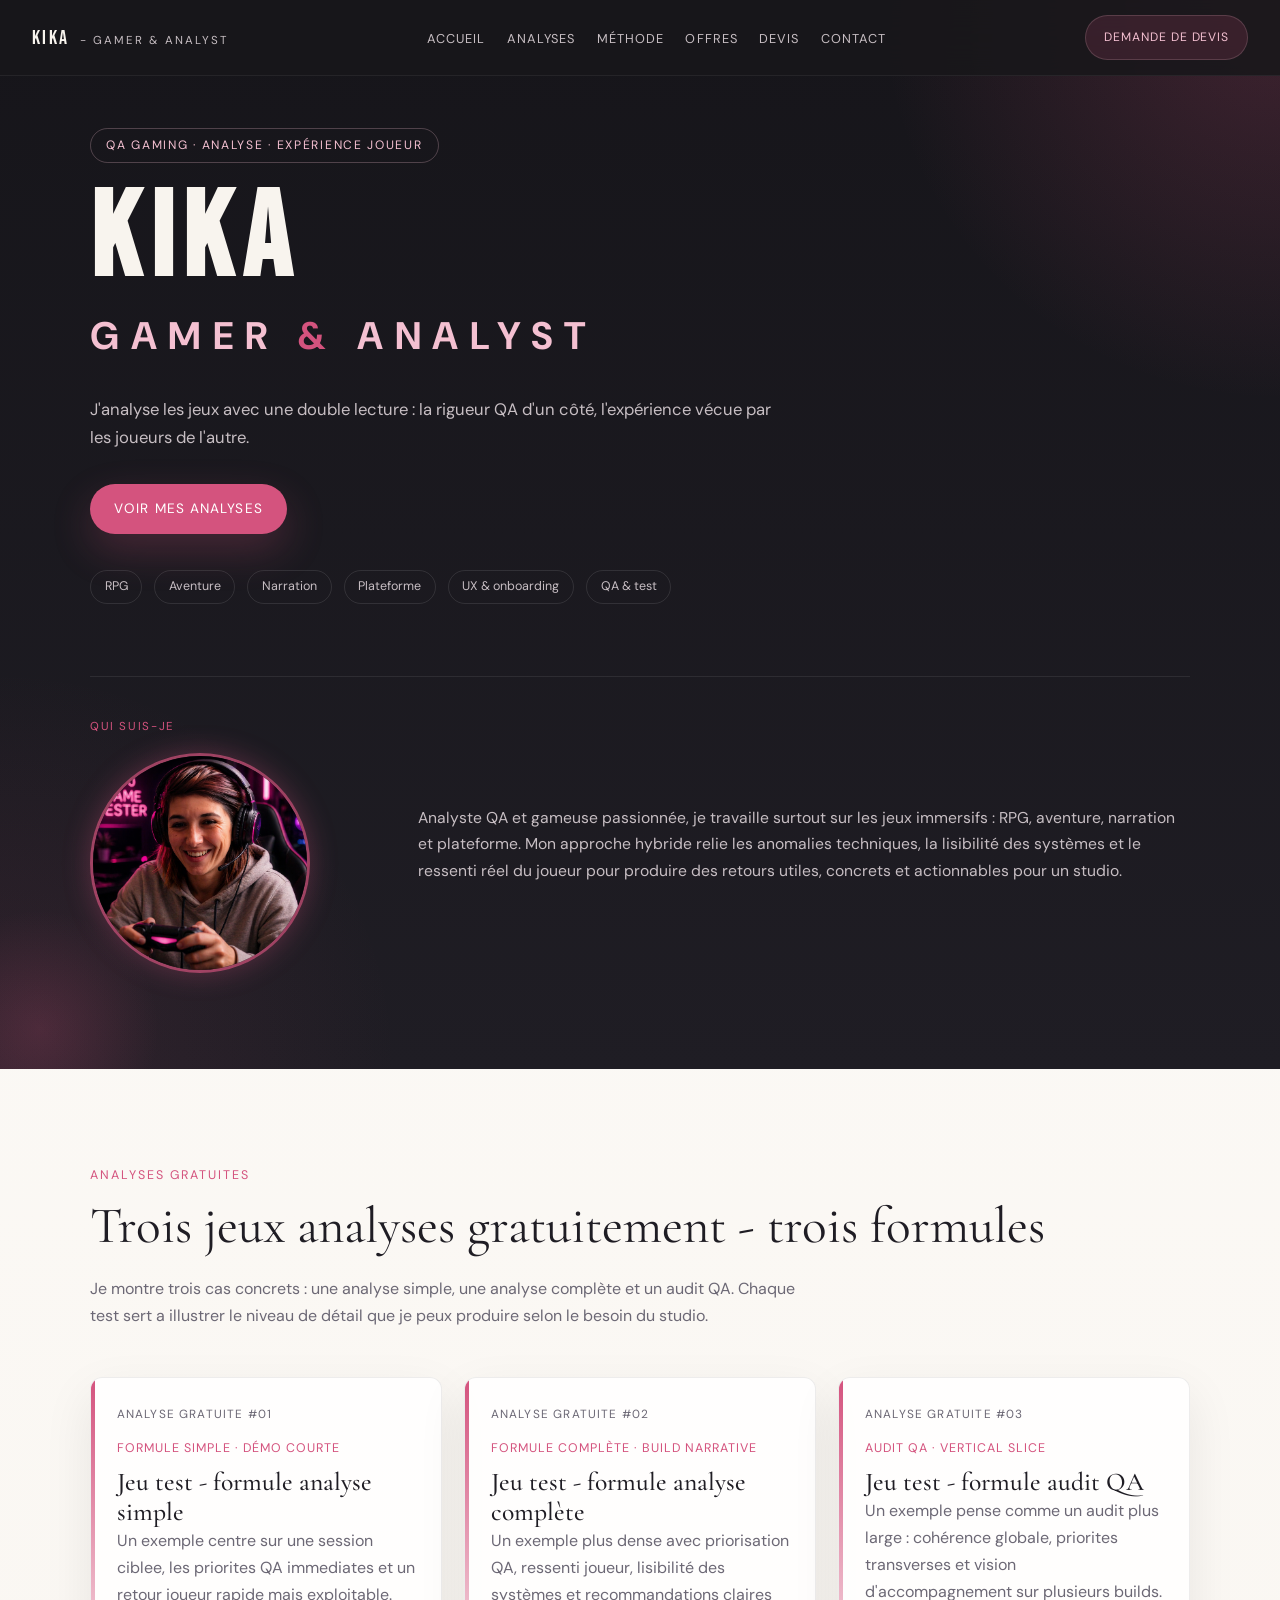
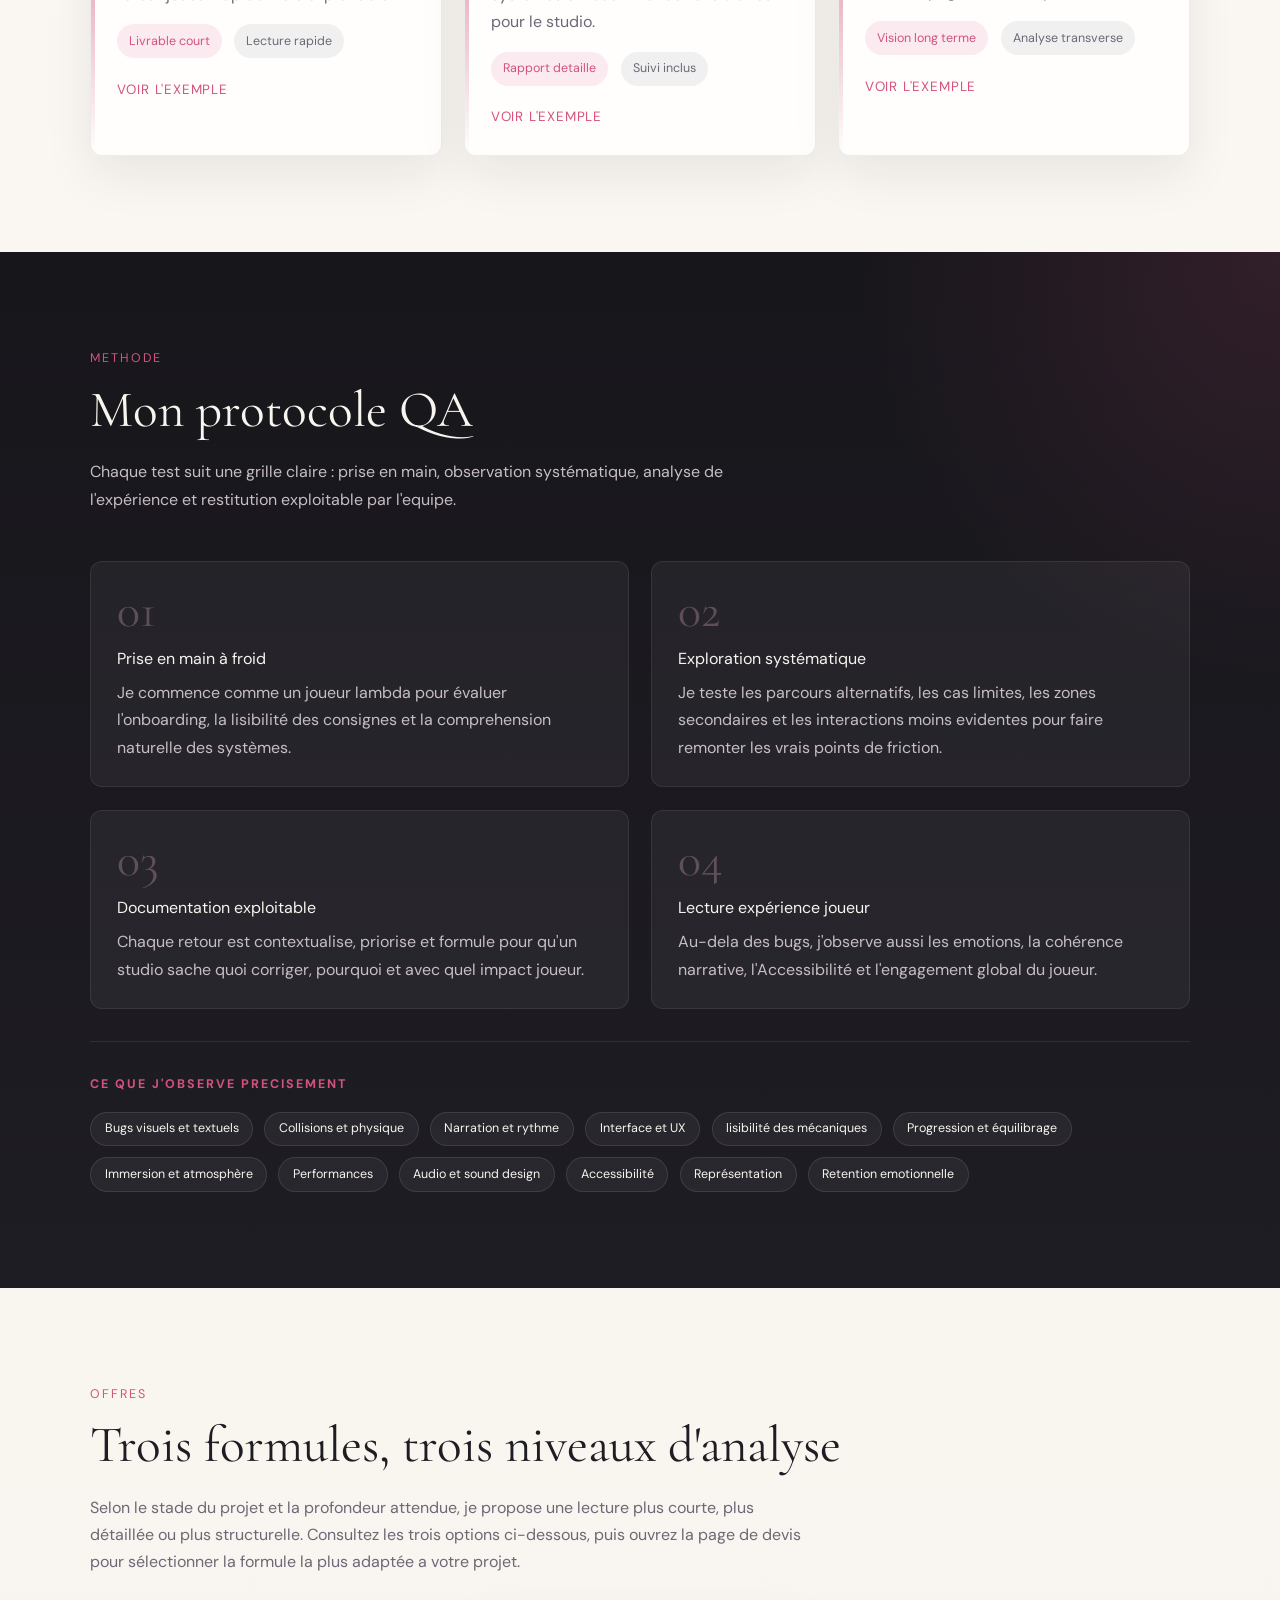
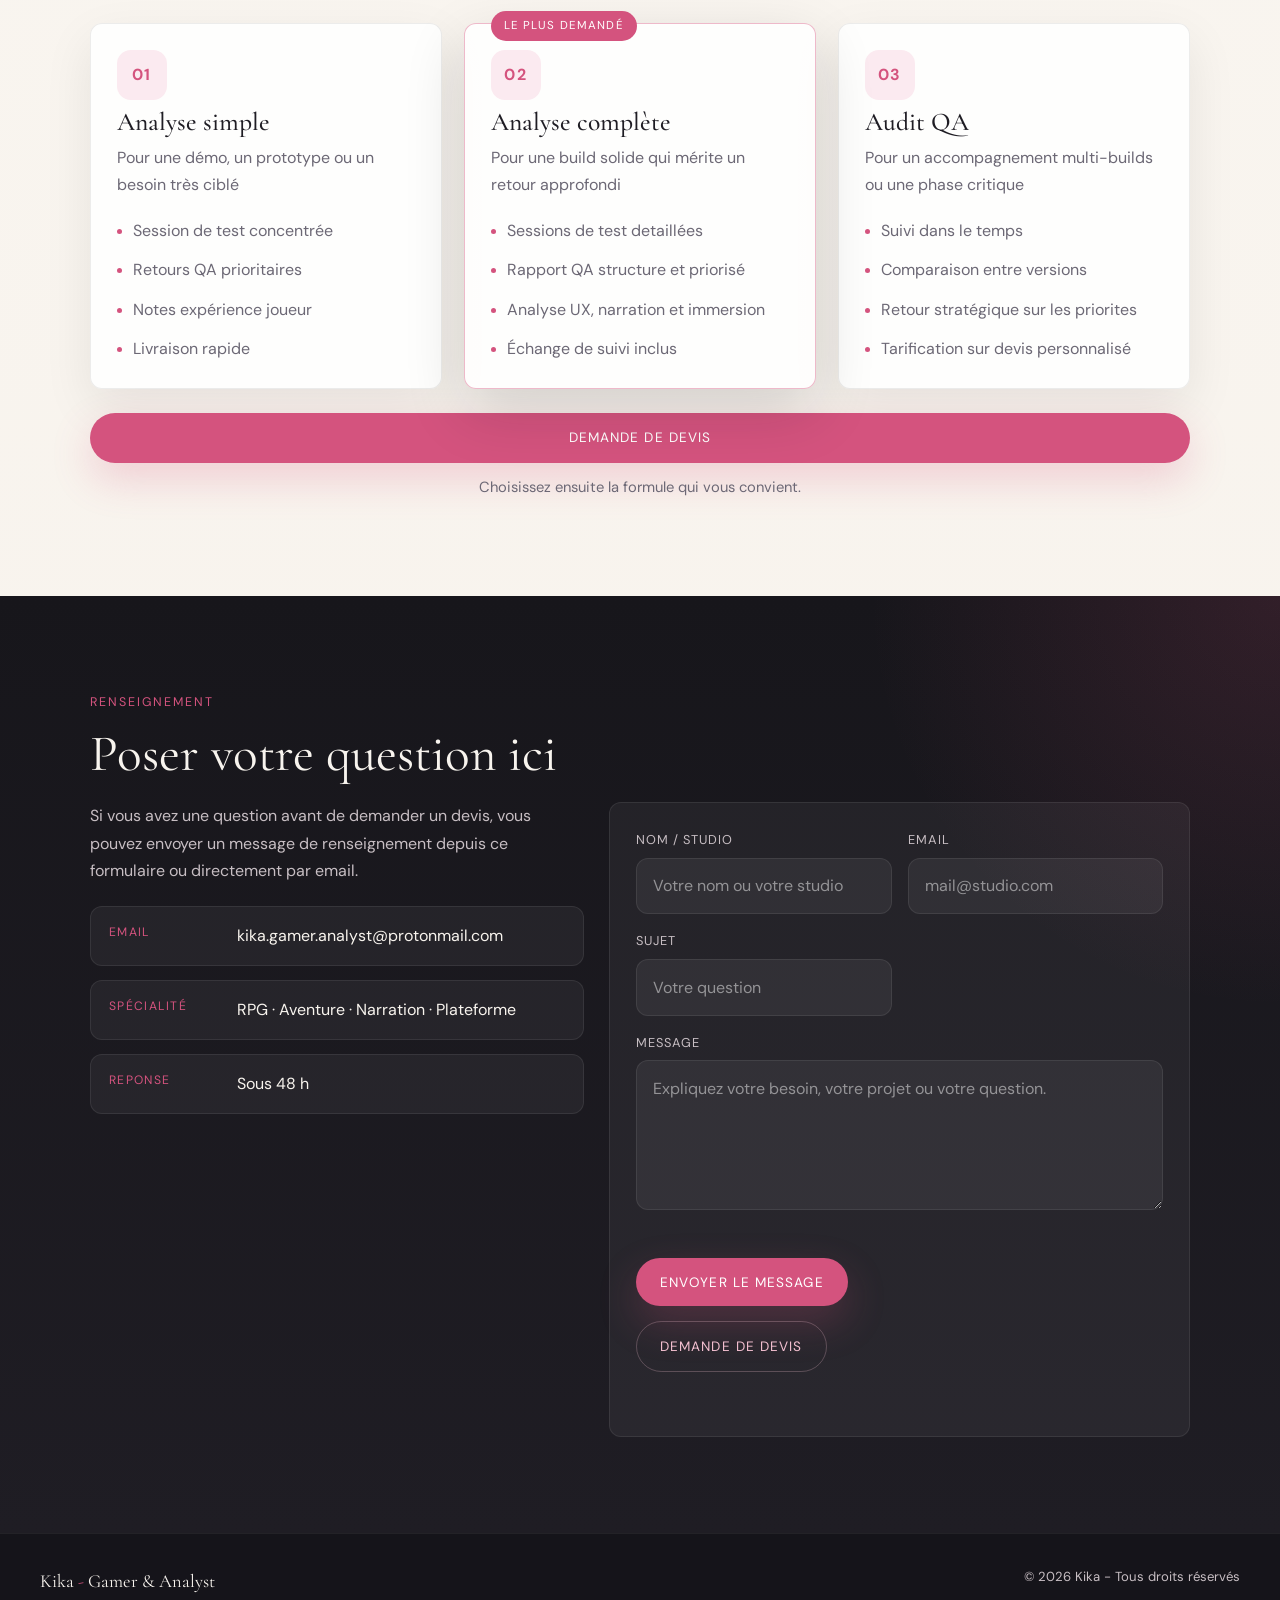
==== commit 90fdf877: "Update index.html" ====
--- a/index.html
+++ b/index.html
@@ -77,7 +77,7 @@
     <h2 class="section-title">Trois jeux analyses gratuitement - trois formules</h2>
     <p class="section-intro">
       Je montre trois cas concrets : une analyse simple, une analyse complète et un audit QA.
-      Chaque test sert a illustrer le niveau de detail que je peux produire selon le besoin du studio.
+      Chaque test sert a illustrer le niveau de détail que je peux produire selon le besoin du studio.
     </p>
 
     <div class="articles-grid">
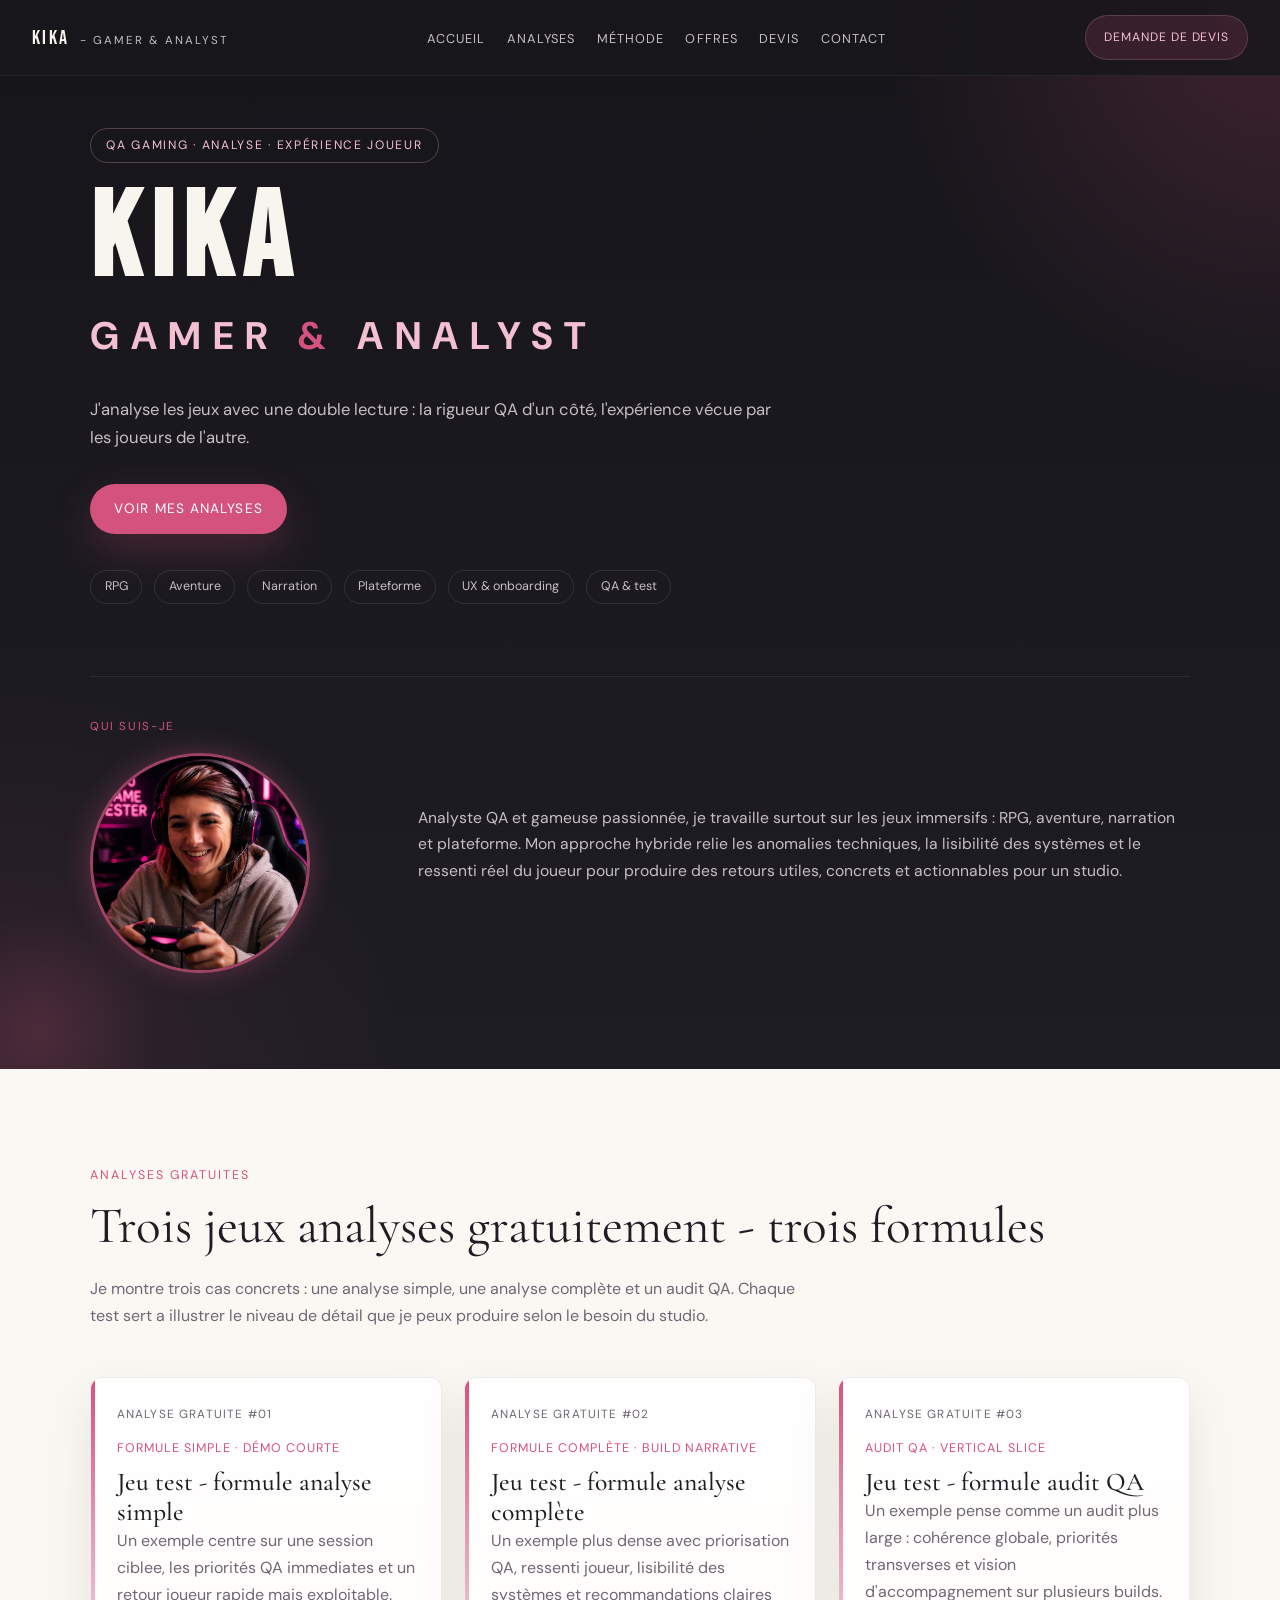
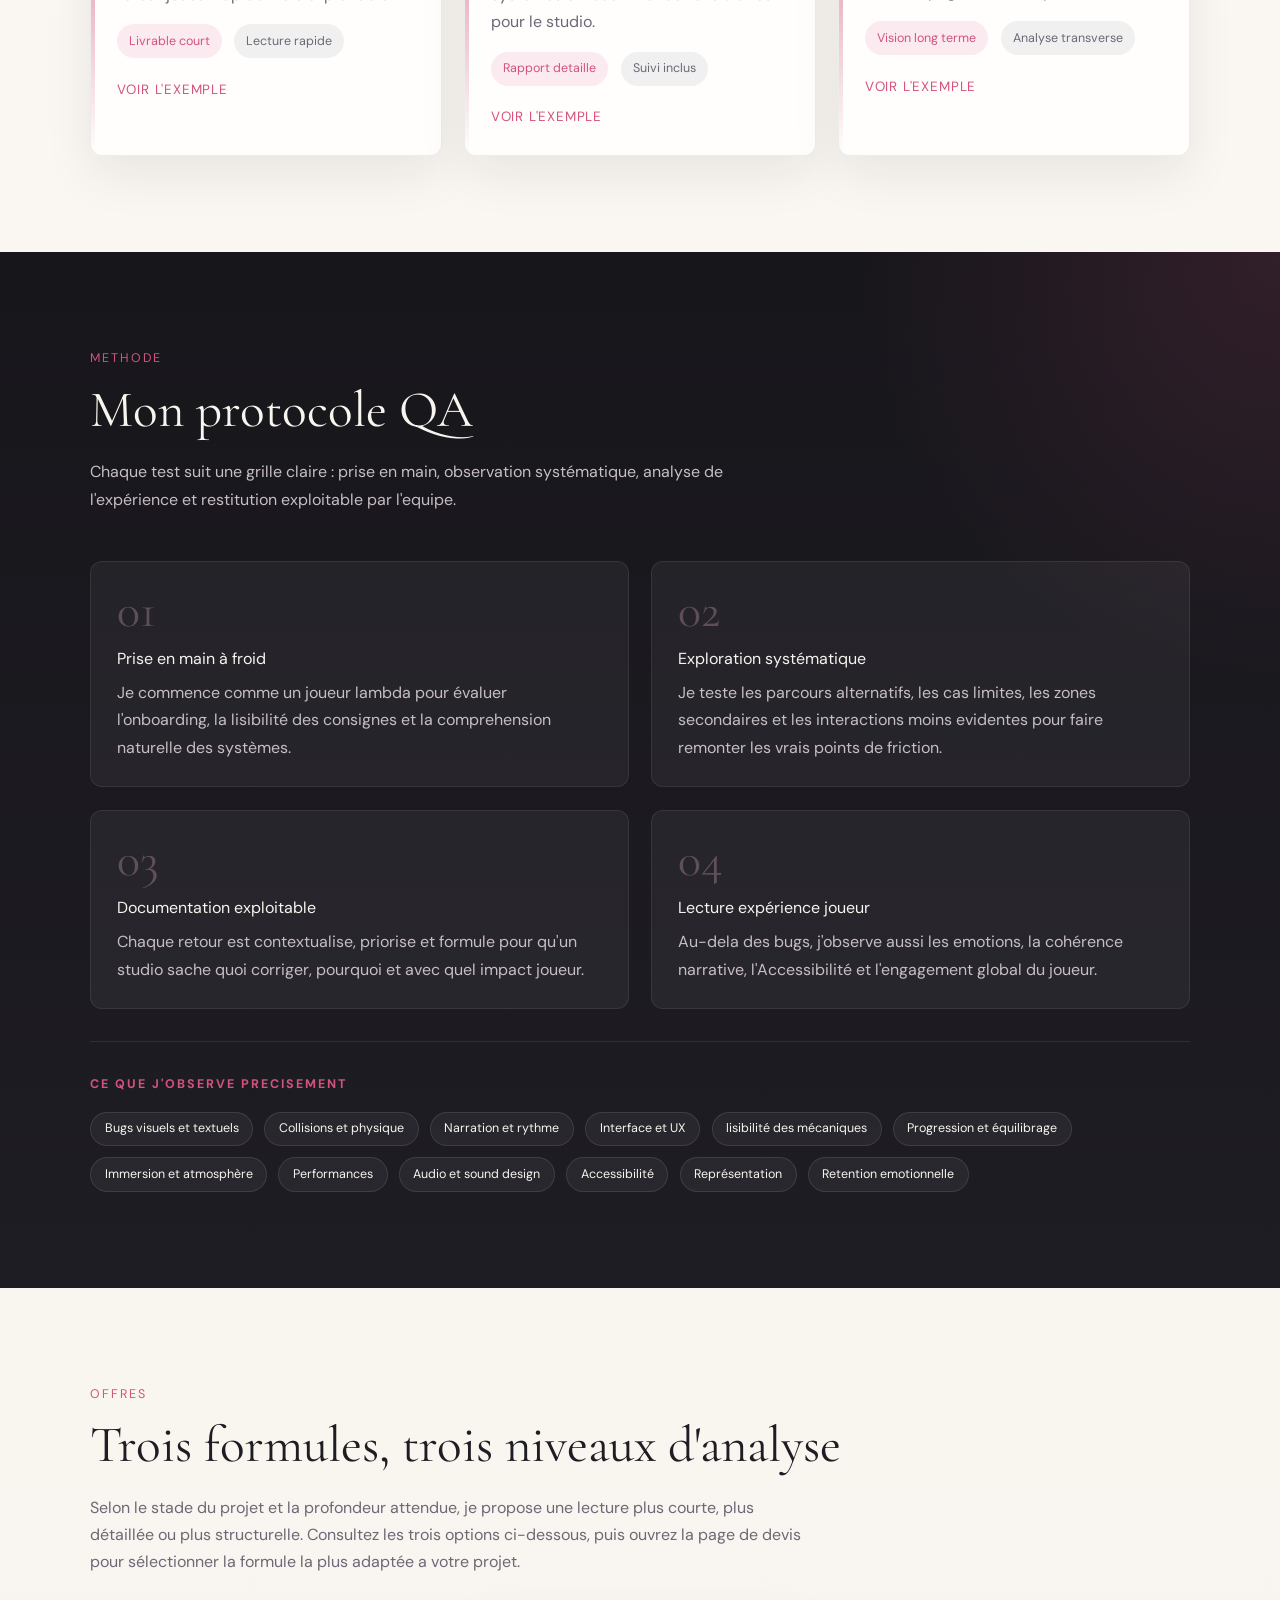
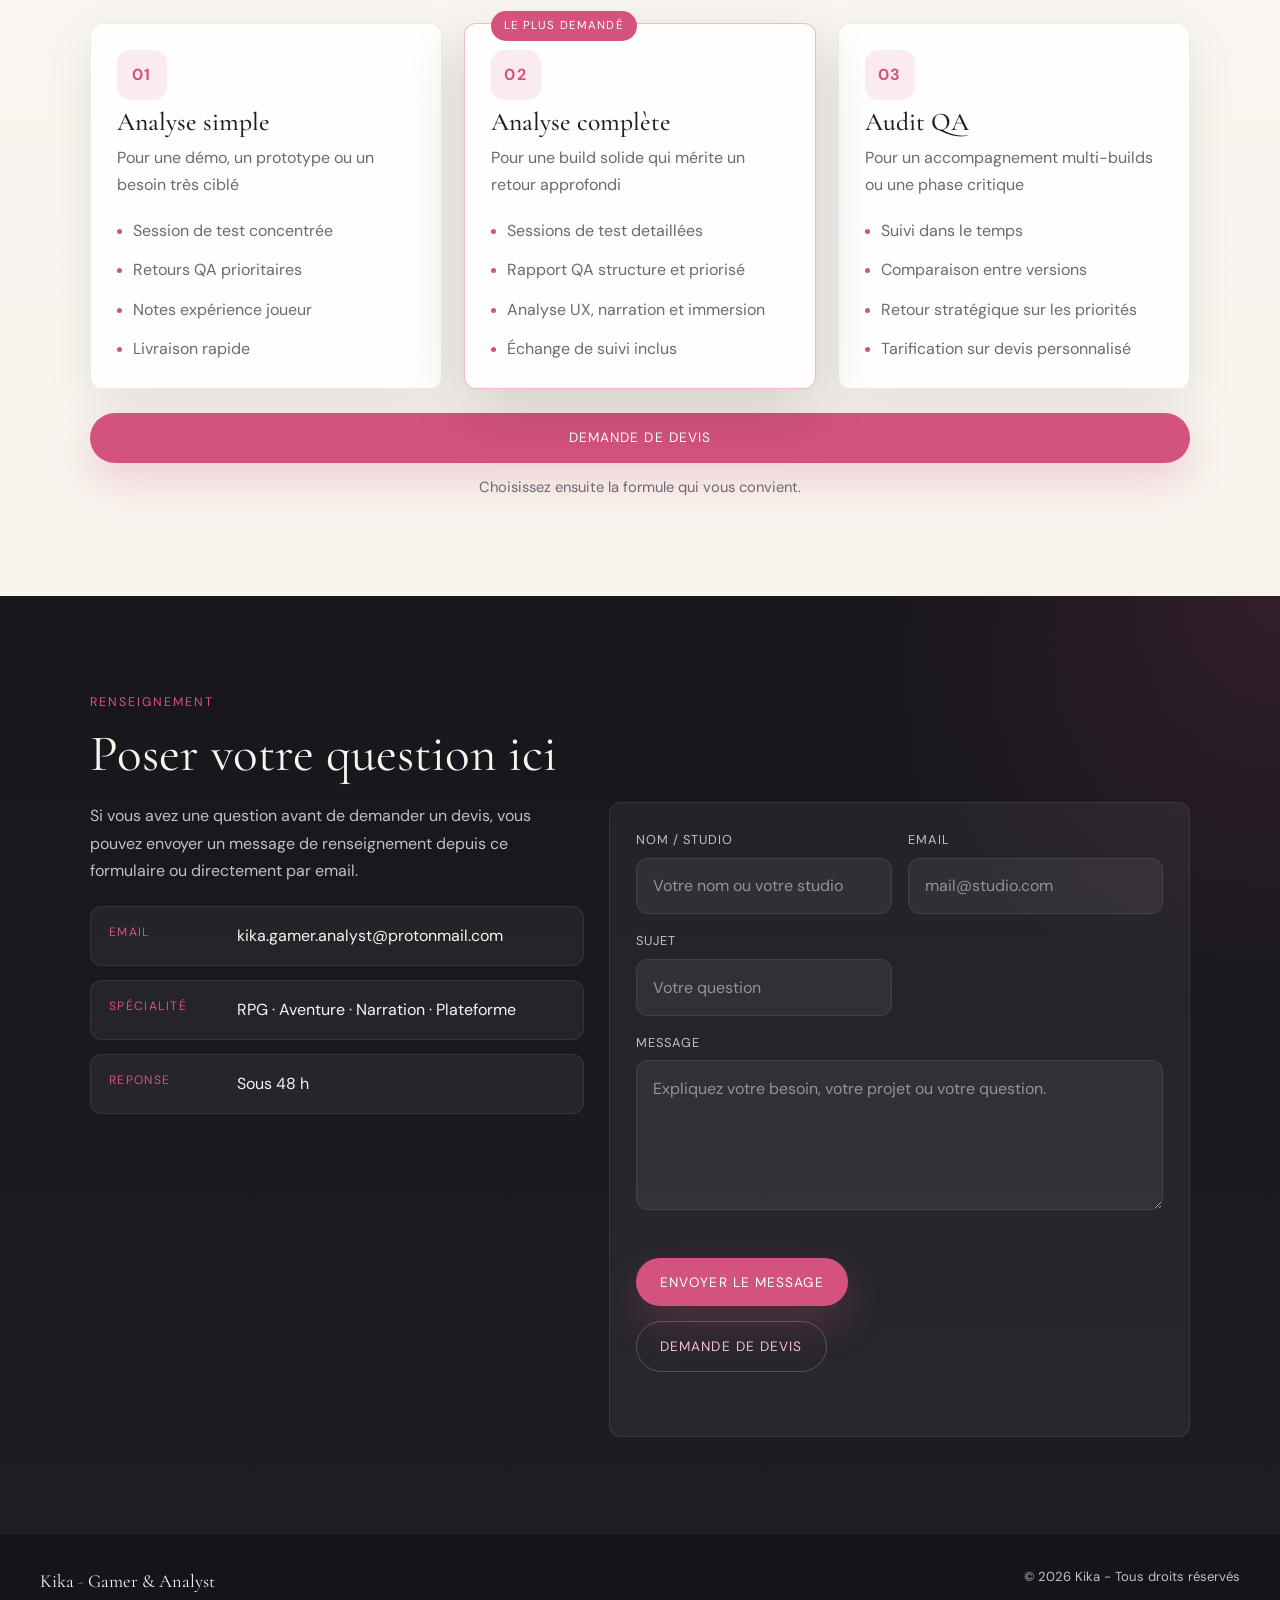
==== commit f5c33254: "Update index.html" ====
--- a/index.html
+++ b/index.html
@@ -86,7 +86,7 @@
         <p class="article-genre">Formule simple &middot; Démo courte</p>
         <h3 class="article-title">Jeu test - formule analyse simple</h3>
         <p class="article-desc">
-          Un exemple centre sur une session ciblee, les priorites QA immediates
+          Un exemple centre sur une session ciblee, les priorités QA immediates
           et un retour joueur rapide mais exploitable.
         </p>
         <div class="article-meta">
@@ -117,7 +117,7 @@
         <h3 class="article-title">Jeu test - formule audit QA</h3>
         <p class="article-desc">
           Un exemple pense comme un audit plus large : cohérence globale,
-          priorites transverses et vision d'accompagnement sur plusieurs builds.
+          priorités transverses et vision d'accompagnement sur plusieurs builds.
         </p>
         <div class="article-meta">
           <span class="article-score">Vision long terme</span>
@@ -236,7 +236,7 @@
         <ul class="offer-features">
           <li>Suivi dans le temps</li>
           <li>Comparaison entre versions</li>
-          <li>Retour stratégique sur les priorites</li>
+          <li>Retour stratégique sur les priorités</li>
           <li>Tarification sur devis personnalisé</li>
         </ul>
       </article>
@@ -276,7 +276,7 @@
         </div>
       </div>
 
-      <form class="contact-form" data-contact-form>
+      <form class="contact-form" action="https://formspree.io/f/mwvaydnb" method="POST" data-contact-form>
         <label class="contact-field">
           <span>Nom / studio</span>
           <input type="text" name="name" placeholder="Votre nom ou votre studio" required />
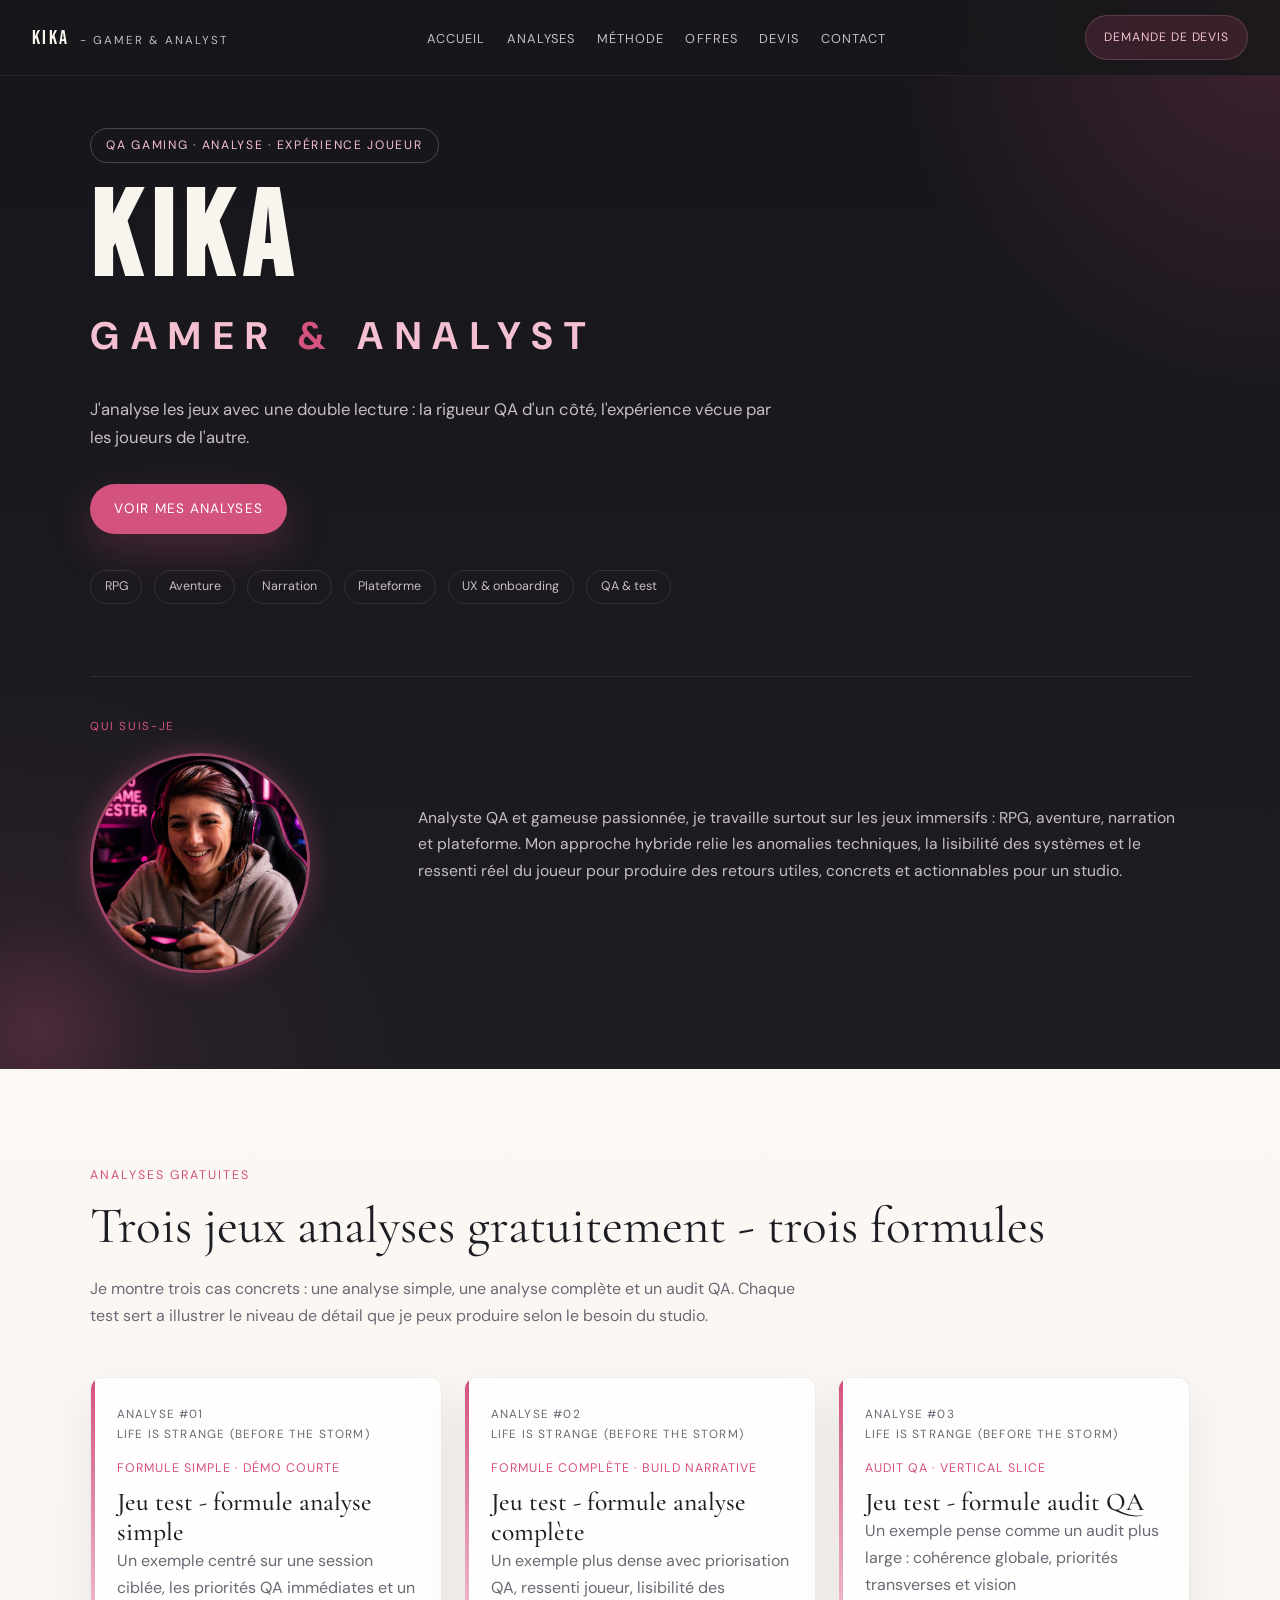
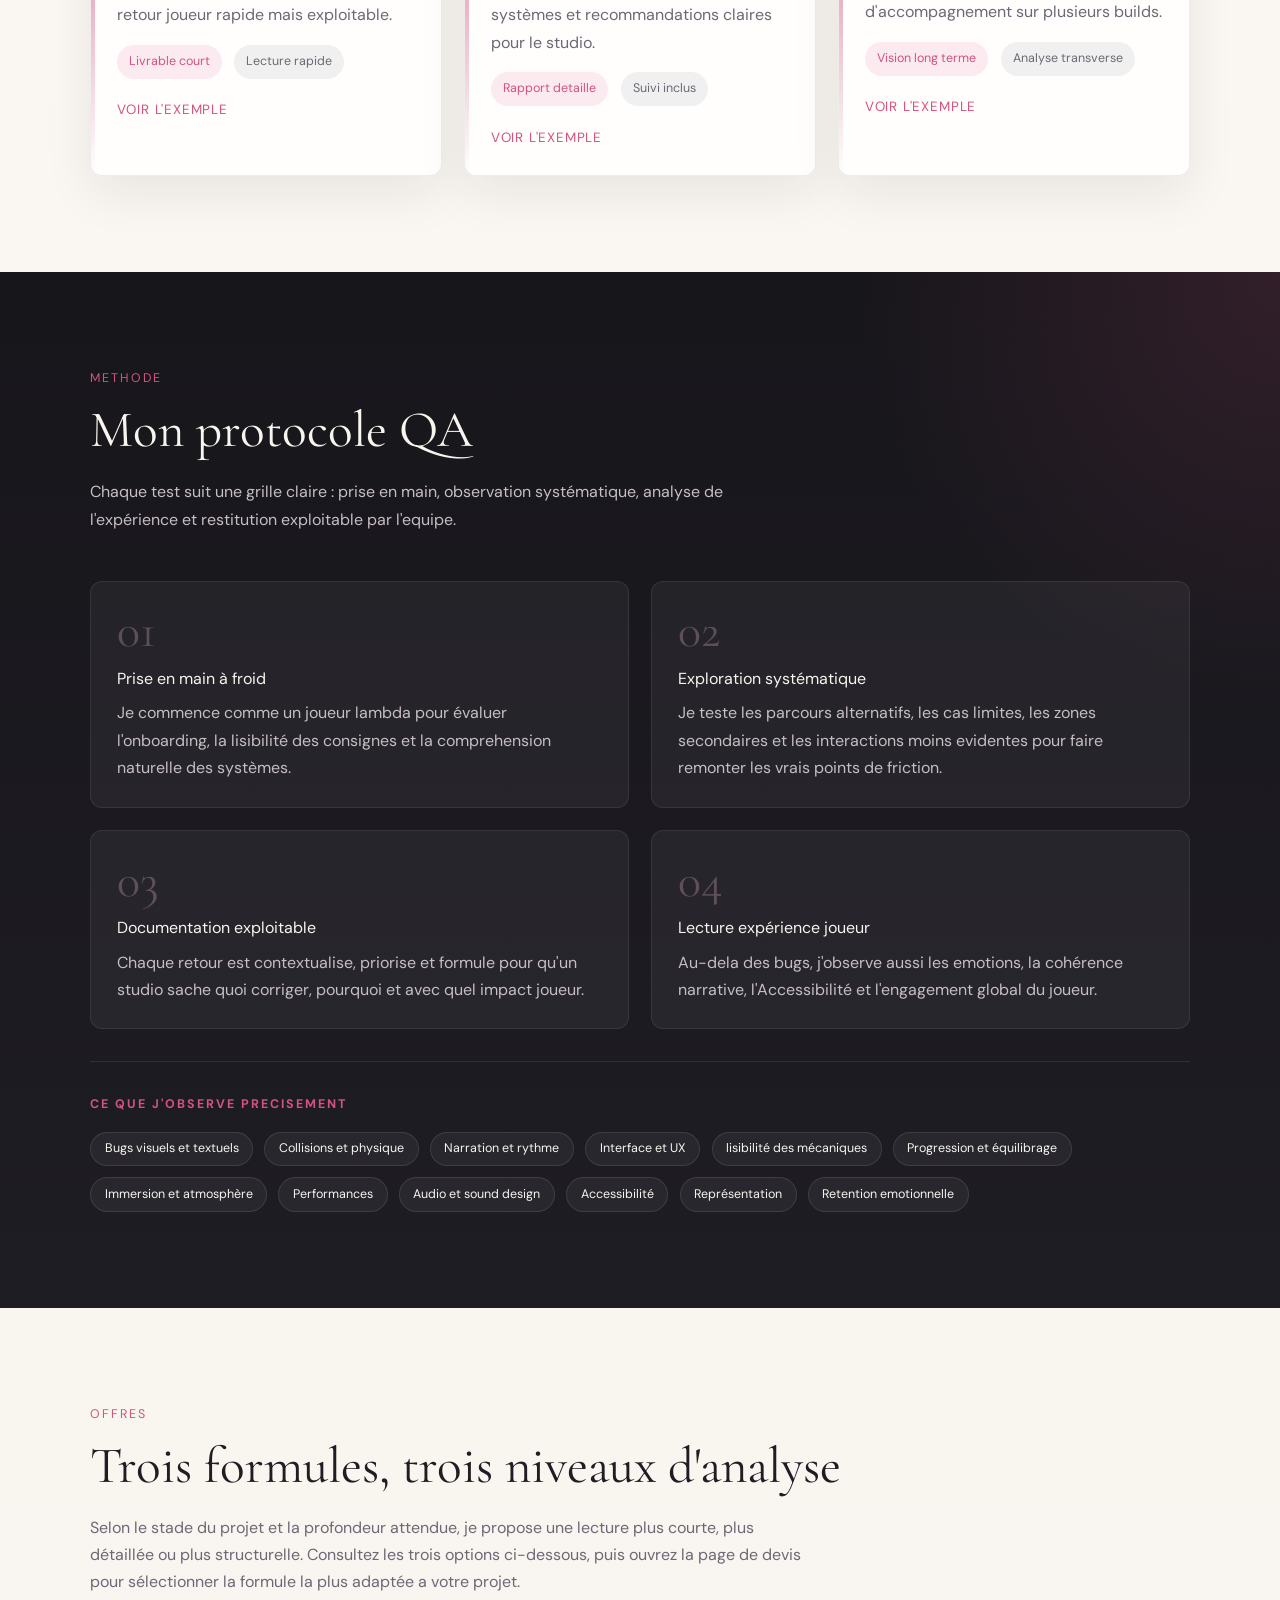
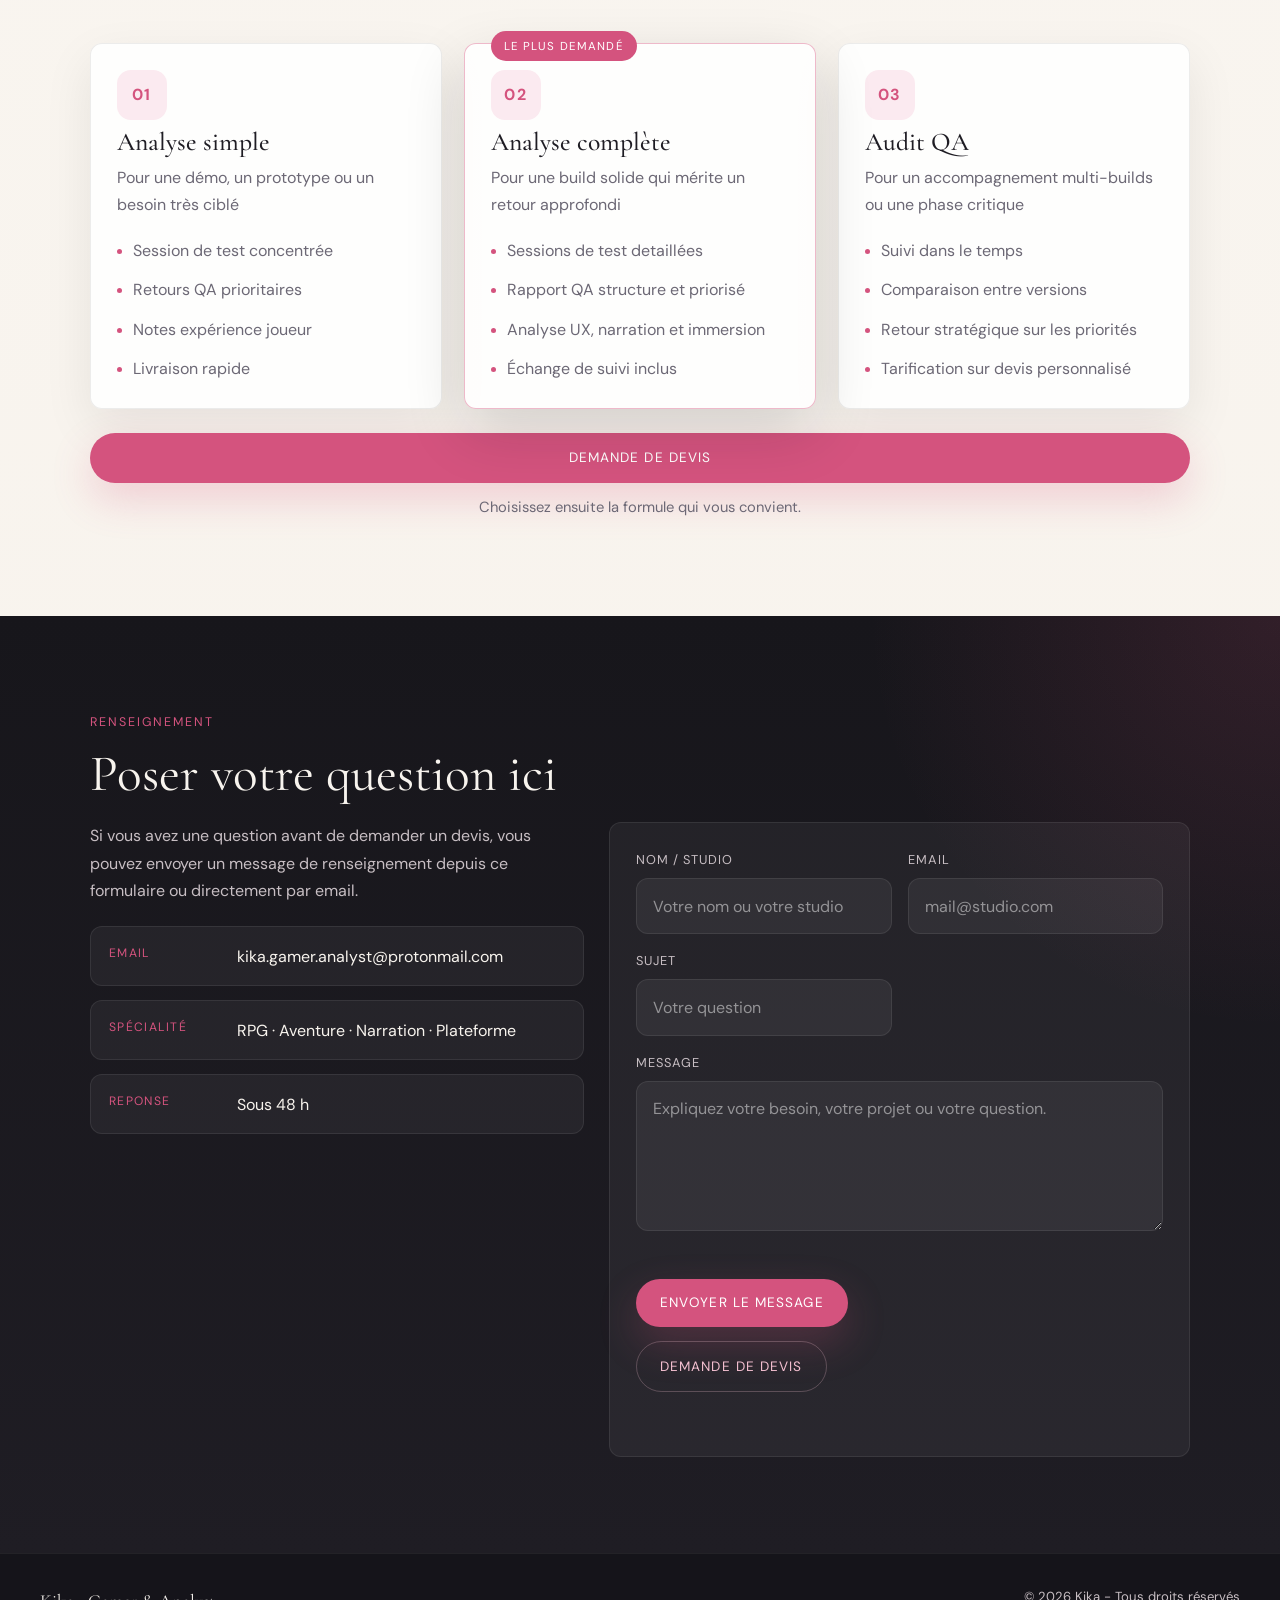
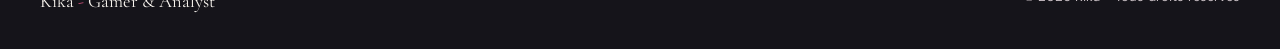
==== commit 6dd469b7: "article" ====
--- a/index.html
+++ b/index.html
@@ -82,22 +82,24 @@
 
     <div class="articles-grid">
       <article class="article-card article-card-published">
-        <p class="article-topline">Analyse gratuite #01</p>
+        <p class="article-topline">Analyse #01 </p> 
+          <p class="article-topline">Life is Strange (Before the Storm) </p> 
         <p class="article-genre">Formule simple &middot; Démo courte</p>
         <h3 class="article-title">Jeu test - formule analyse simple</h3>
         <p class="article-desc">
-          Un exemple centre sur une session ciblee, les priorités QA immediates
+          Un exemple centré sur une session ciblée, les priorités QA immédiates
           et un retour joueur rapide mais exploitable.
         </p>
         <div class="article-meta">
           <span class="article-score">Livrable court</span>
           <span>Lecture rapide</span>
         </div>
-        <a href="analyse-plateforme-poetique.html" class="article-link">Voir l'exemple</a>
+        <a href="analyse-simple.html" class="article-link">Voir l'exemple</a>
       </article>
 
       <article class="article-card article-card-published">
-        <p class="article-topline">Analyse gratuite #02</p>
+        <p class="article-topline">Analyse #02</p>
+        <p class="article-topline">Life is Strange (Before the Storm) </p> 
         <p class="article-genre">Formule complète &middot; Build narrative</p>
         <h3 class="article-title">Jeu test - formule analyse complète</h3>
         <p class="article-desc">
@@ -108,11 +110,12 @@
           <span class="article-score">Rapport detaille</span>
           <span>Suivi inclus</span>
         </div>
-        <a href="analyse-rpg-narratif.html" class="article-link">Voir l'exemple</a>
+        <a href="analyse-complete.html" class="article-link">Voir l'exemple</a>
       </article>
 
       <article class="article-card article-card-published">
-        <p class="article-topline">Analyse gratuite #03</p>
+        <p class="article-topline">Analyse #03</p>
+        <p class="article-topline">Life is Strange (Before the Storm) </p> 
         <p class="article-genre">Audit QA &middot; Vertical slice</p>
         <h3 class="article-title">Jeu test - formule audit QA</h3>
         <p class="article-desc">
@@ -123,7 +126,7 @@
           <span class="article-score">Vision long terme</span>
           <span>Analyse transverse</span>
         </div>
-        <a href="analyse-aventure-immersive.html" class="article-link">Voir l'exemple</a>
+        <a href="analyse-audit.html" class="article-link">Voir l'exemple</a>
       </article>
     </div>
   </div>
--- a/styles.css
+++ b/styles.css
@@ -1208,11 +1208,14 @@
 }
 
 .article-section {
-  margin-bottom: 2.2rem;
+  margin-bottom: 5rem;
+}
+.article-main .article-section {
+  padding: 0;
 }
 
 .article-section + .article-section {
-  margin-top: 2.2rem;
+  margin-top: 5rem;
 }
 
 .article-section-label {
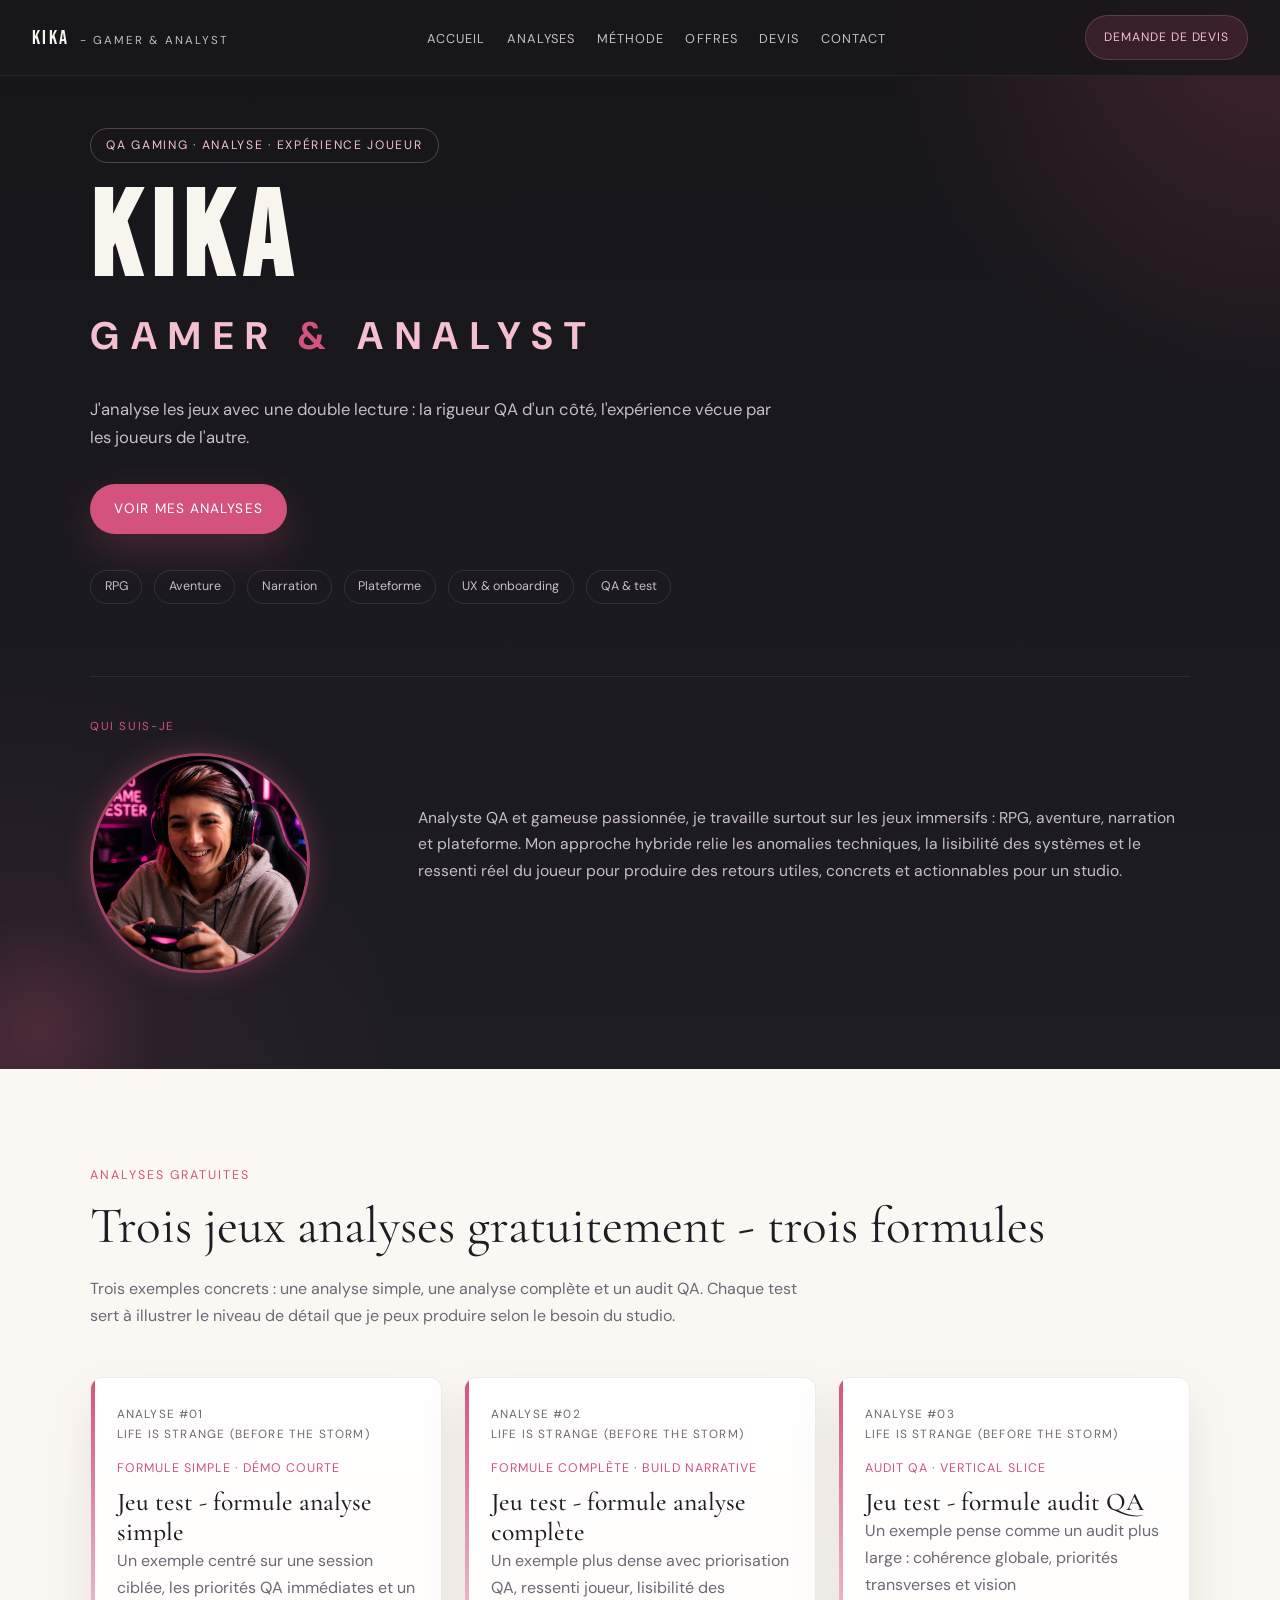
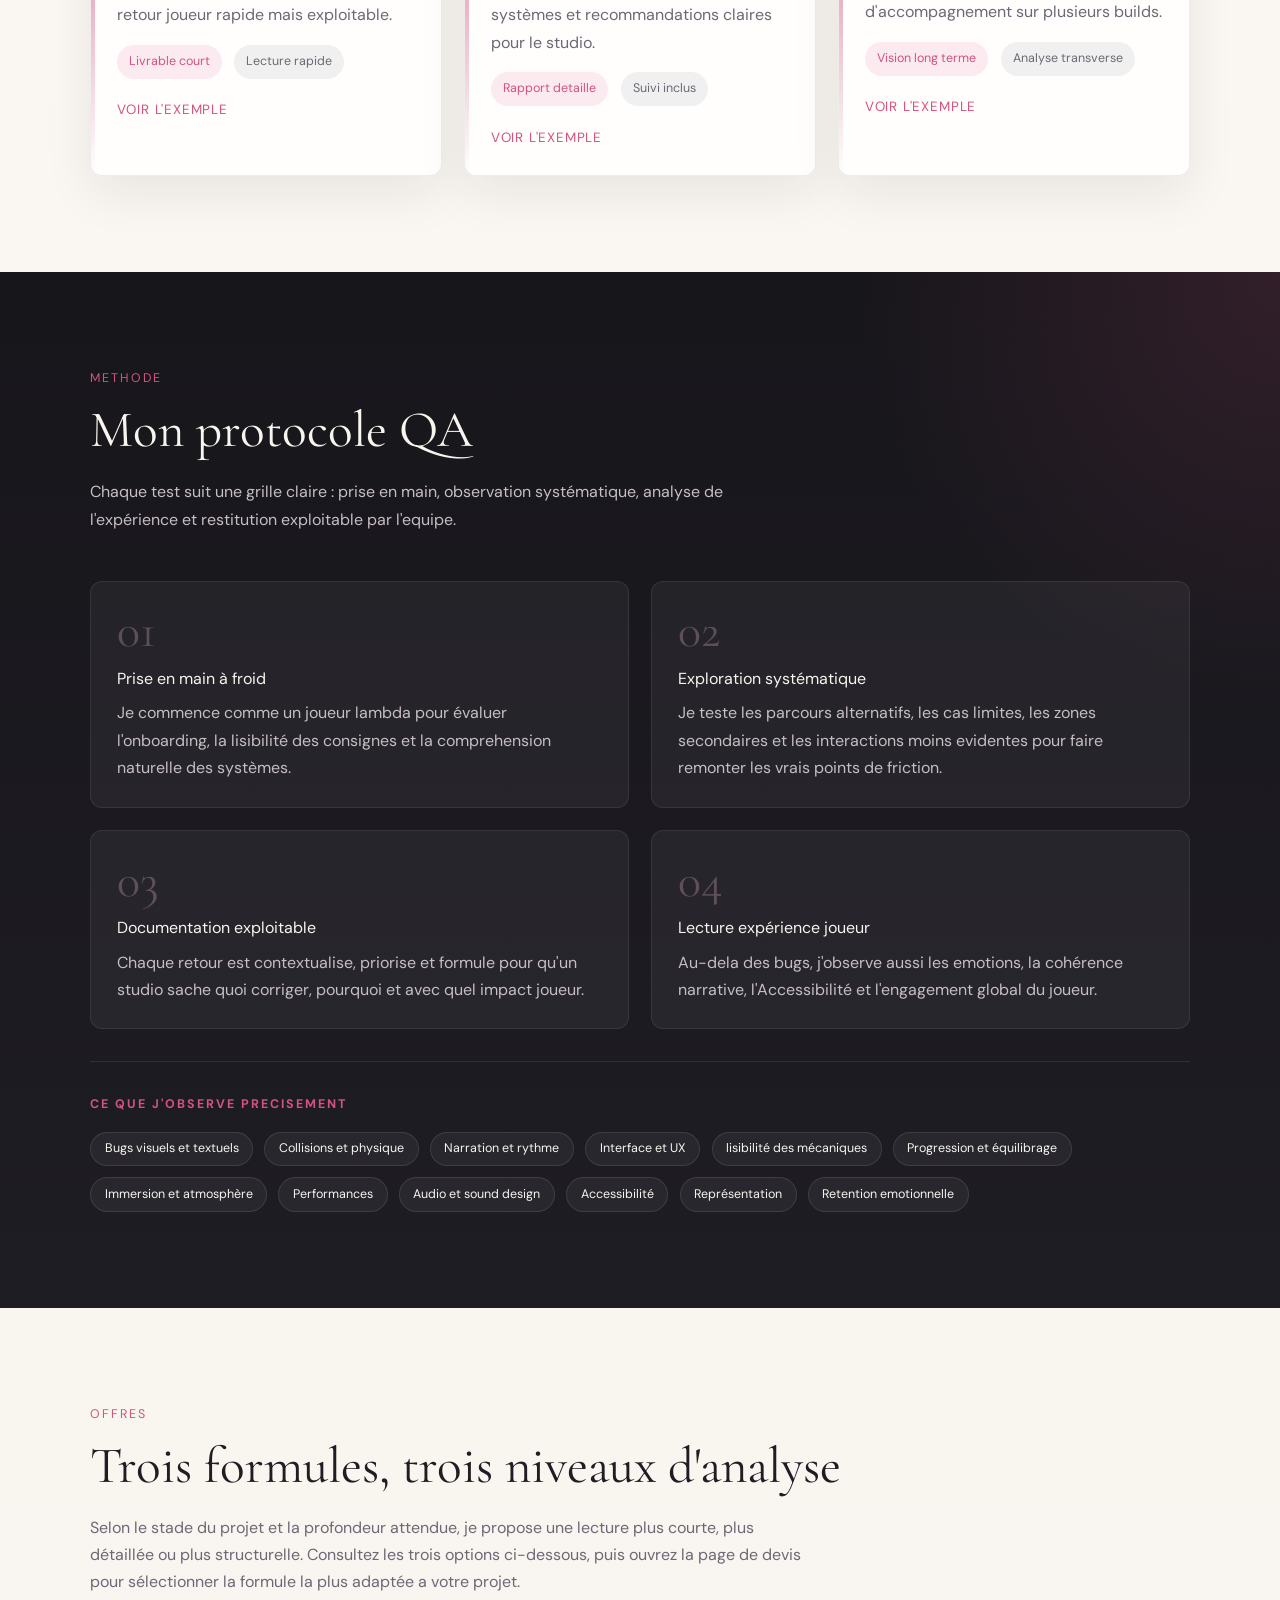
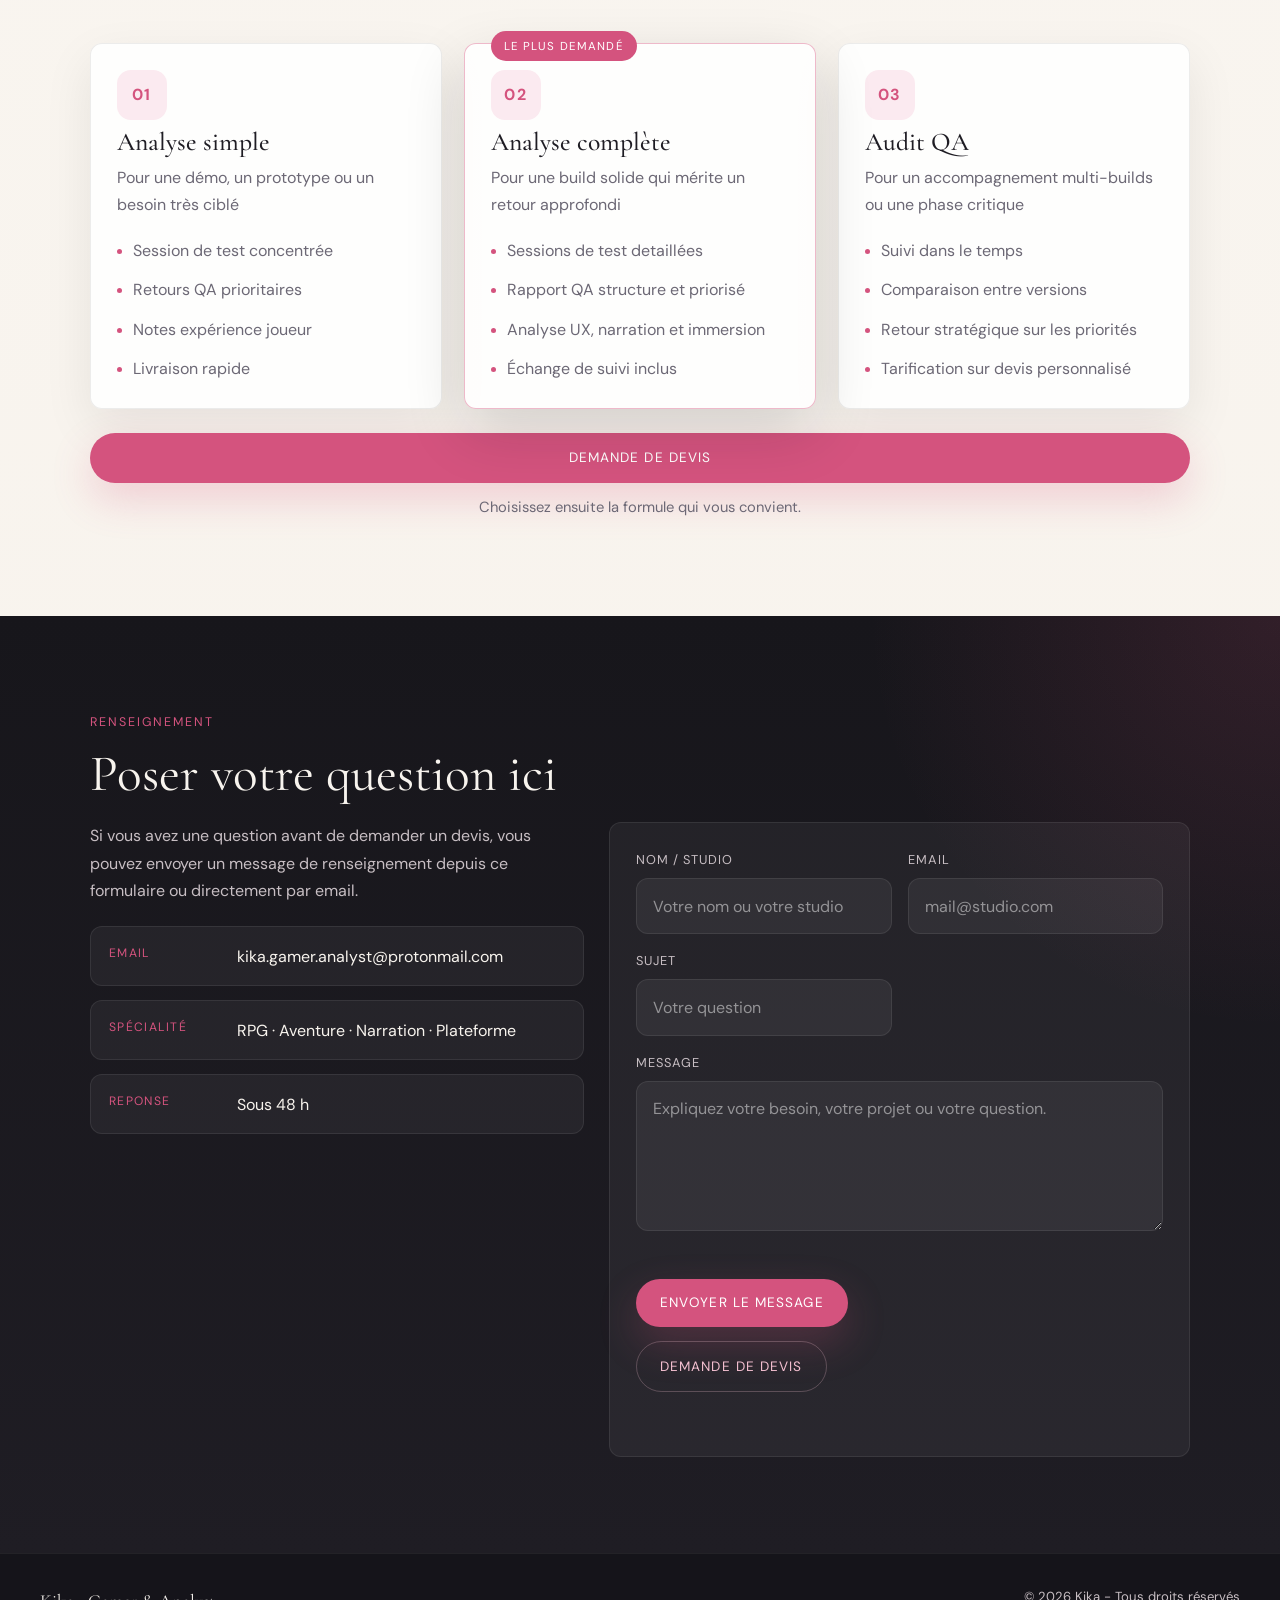
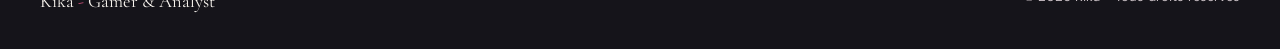
==== commit 5b29526a: "art" ====
--- a/index.html
+++ b/index.html
@@ -76,8 +76,8 @@
     <p class="section-label">Analyses gratuites</p>
     <h2 class="section-title">Trois jeux analyses gratuitement - trois formules</h2>
     <p class="section-intro">
-      Je montre trois cas concrets : une analyse simple, une analyse complète et un audit QA.
-      Chaque test sert a illustrer le niveau de détail que je peux produire selon le besoin du studio.
+      Trois exemples concrets : une analyse simple, une analyse complète et un audit QA.
+      Chaque test sert à illustrer le niveau de détail que je peux produire selon le besoin du studio.
     </p>
 
     <div class="articles-grid">
--- a/styles.css
+++ b/styles.css
@@ -1361,3 +1361,22 @@
     letter-spacing: 0.15em;
   }
 }
+.article-axes {
+  display: flex;
+  flex-wrap: wrap;
+  gap: 0.75rem;
+  margin-top: 1rem;
+}
+
+.article-axe {
+  display: inline-flex;
+  align-items: center;
+  min-height: 34px;
+  padding: 0.35rem 1rem;
+  border-radius: 999px;
+  background: rgba(212, 83, 126, 0.08);
+  border: 1px solid rgba(212, 83, 126, 0.25);
+  color: var(--rose);
+  font-size: 0.82rem;
+  letter-spacing: 0.06em;
+}
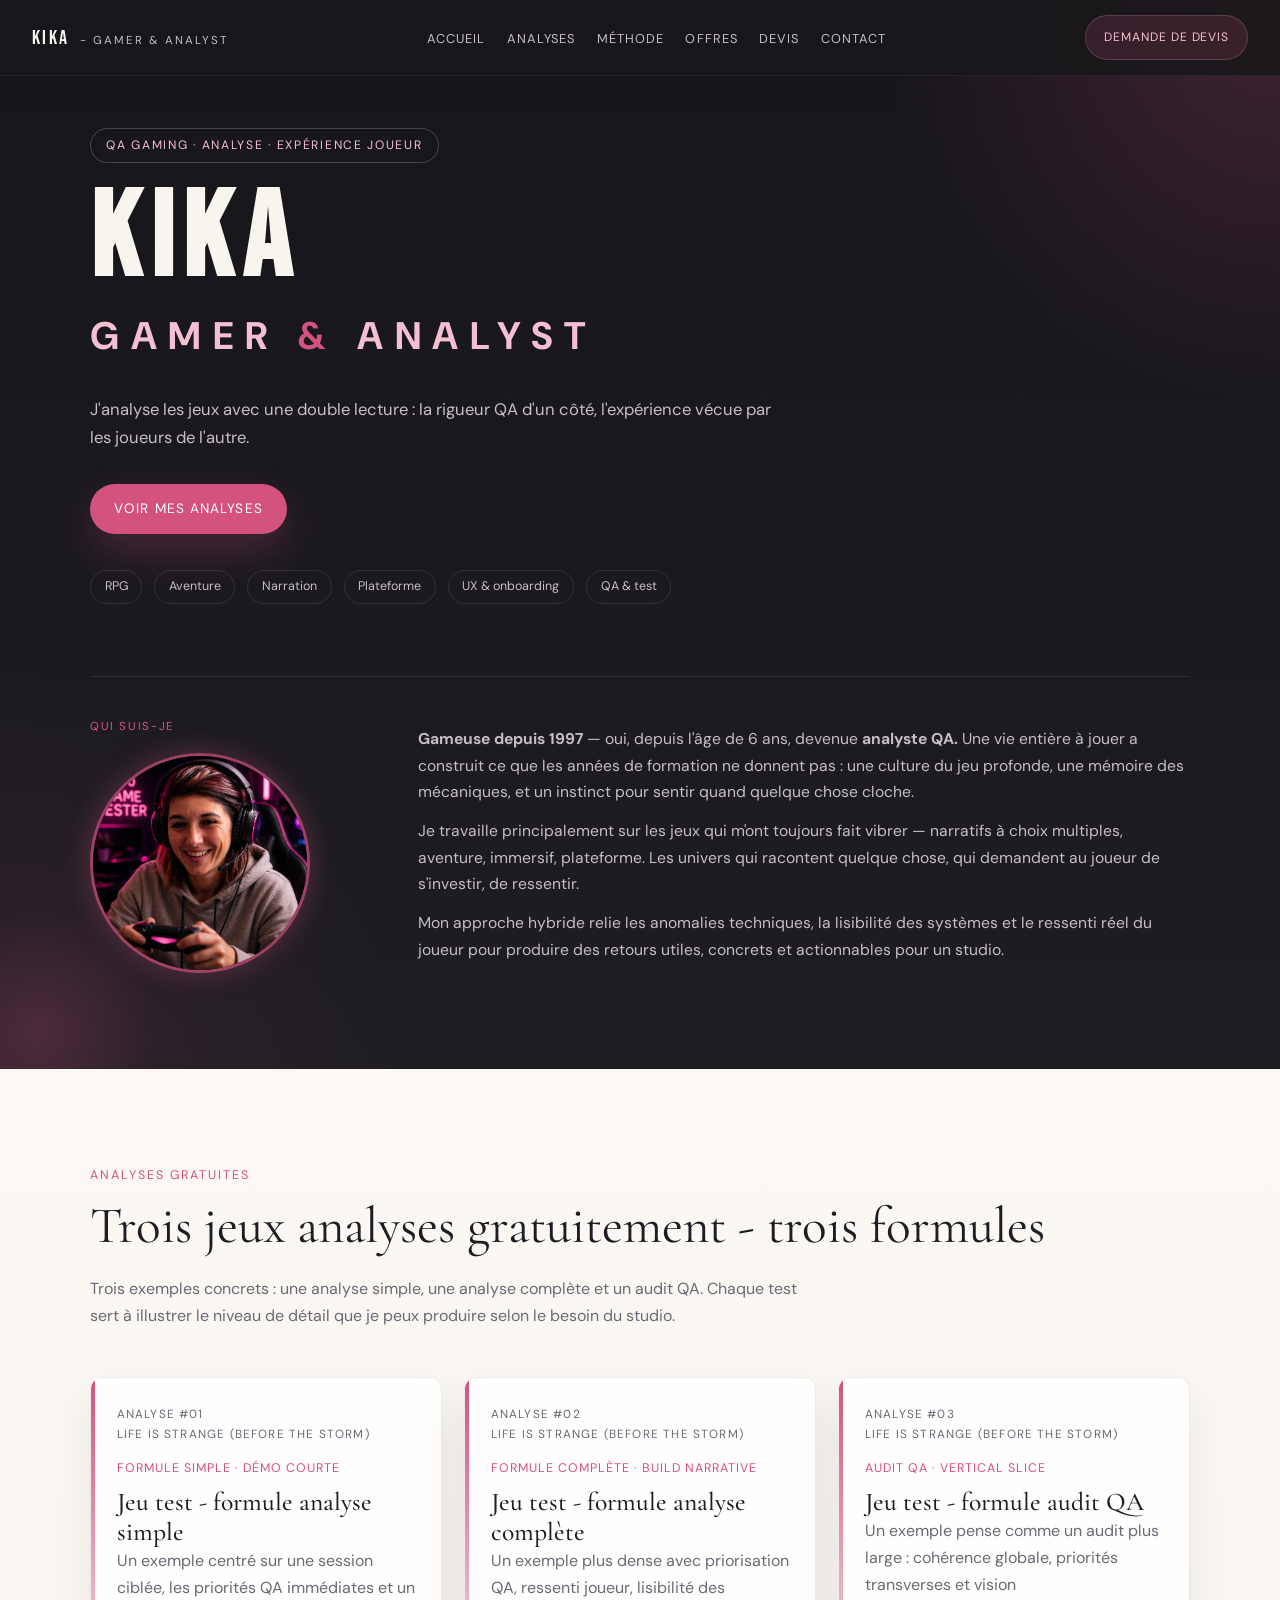
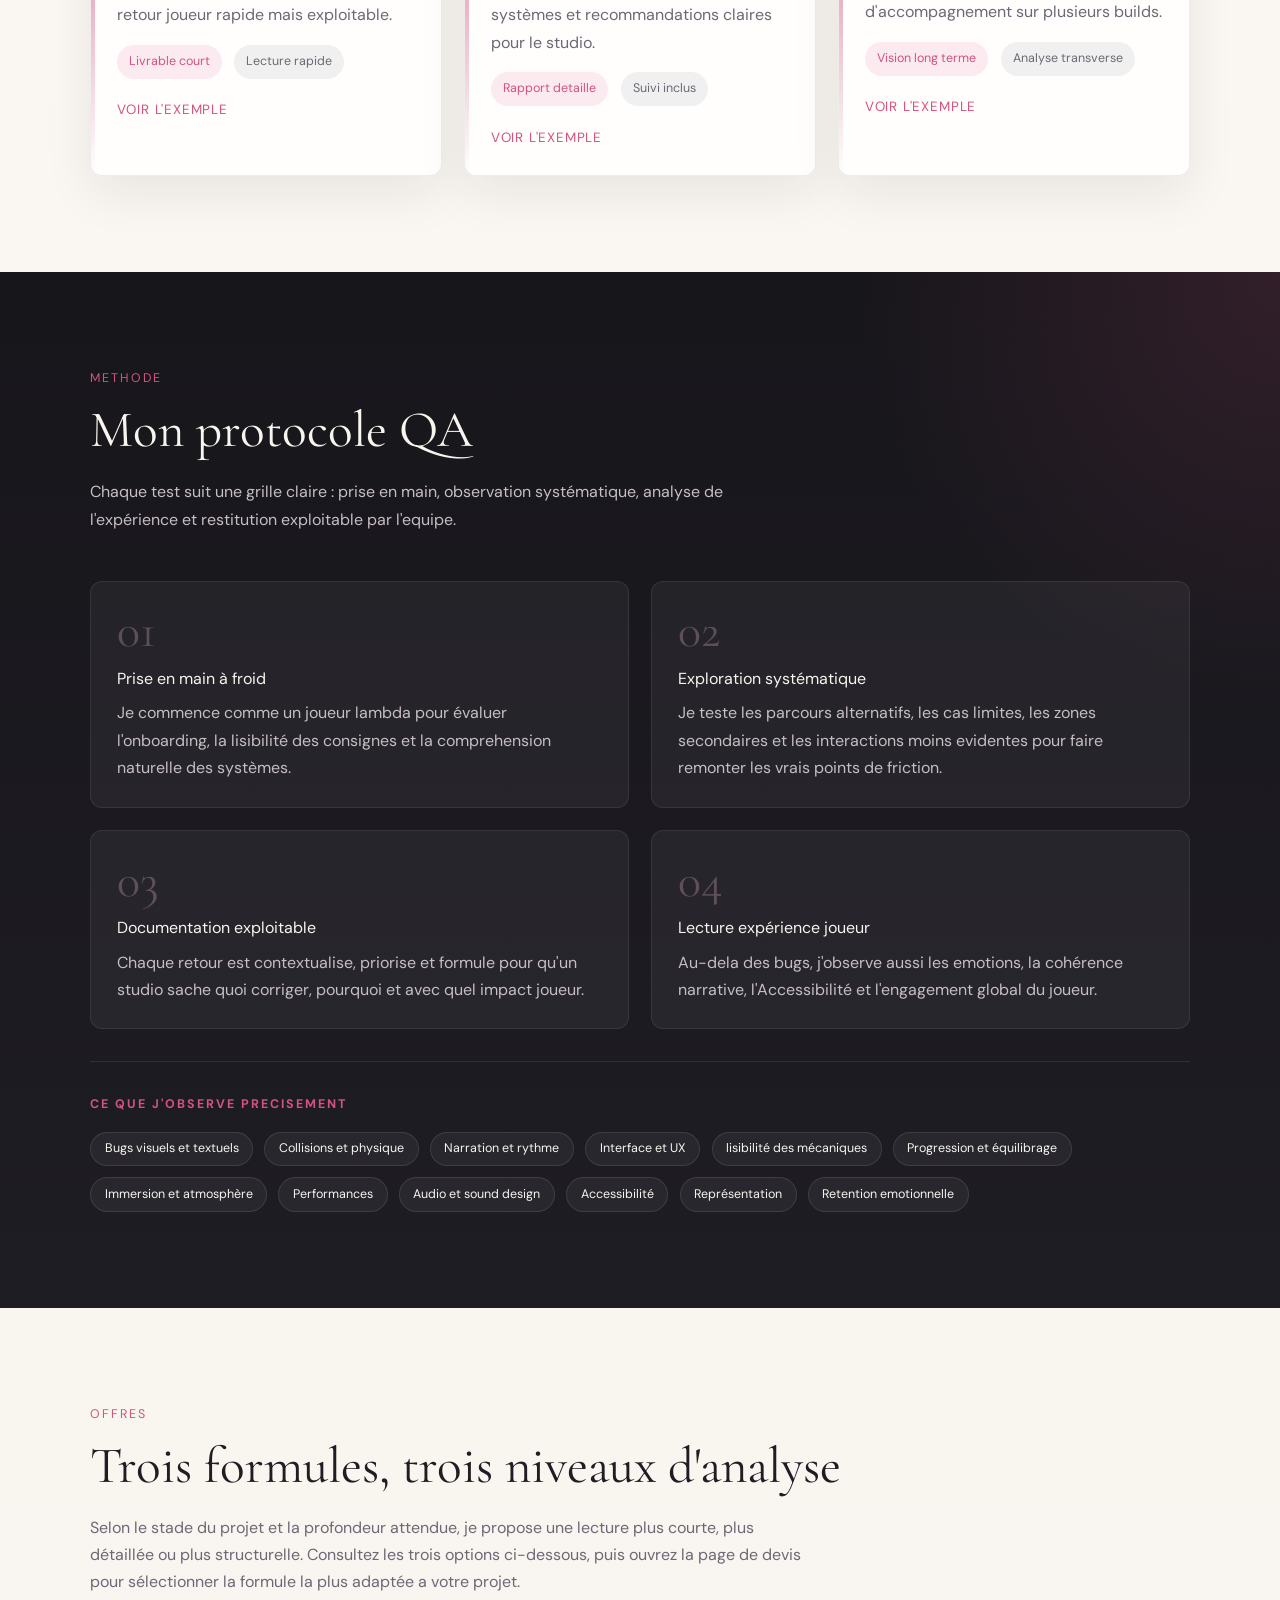
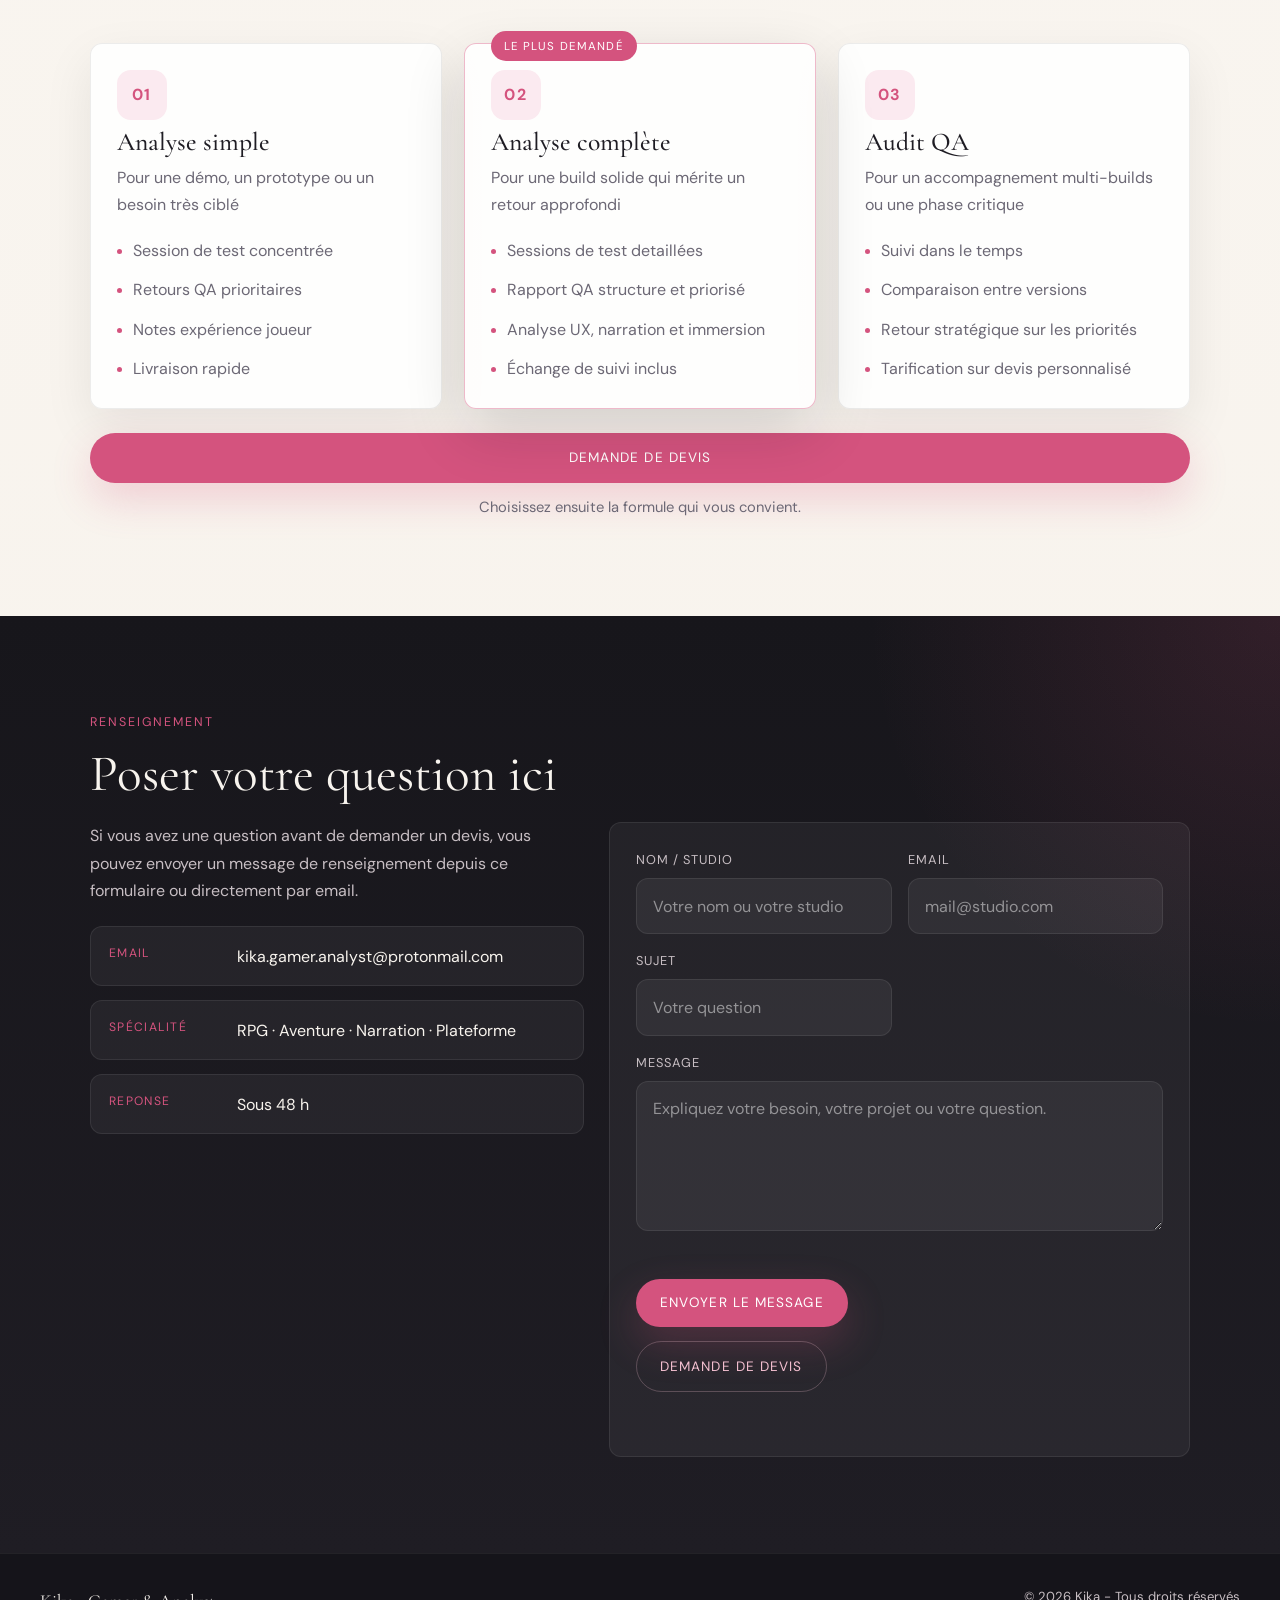
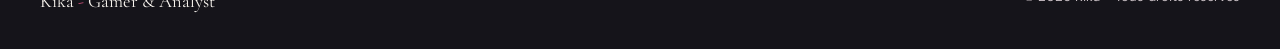
==== commit 20bc399f: "Update index.html" ====
--- a/index.html
+++ b/index.html
@@ -60,12 +60,23 @@
         </div>
       </div>
       <div>
-        <p class="bio-text">
-          Analyste QA et gameuse passionnée, je travaille surtout sur les jeux immersifs :
-          RPG, aventure, narration et plateforme. Mon approche hybride relie les anomalies
-          techniques, la lisibilité des systèmes et le ressenti réel du joueur pour produire
-          des retours utiles, concrets et actionnables pour un studio.
-        </p>
+       <p class="bio-text">
+  <strong>Gameuse depuis 1997</strong> — 
+  oui, depuis l'âge de 6 ans, devenue <strong>analyste QA.</strong> 
+  Une vie entière à jouer a construit ce que les années de formation 
+  ne donnent pas : une culture du jeu profonde, une mémoire des mécaniques, 
+  et un instinct pour sentir quand quelque chose cloche.
+</p>
+<p class="bio-text" style="margin-top: 0.75rem;">
+  Je travaille principalement sur les jeux qui m'ont toujours fait vibrer — narratifs 
+  à choix multiples, aventure, immersif, plateforme. 
+  Les univers qui racontent quelque chose, qui demandent au joueur de s'investir, de ressentir.
+</p>
+<p class="bio-text" style="margin-top: 0.75rem;">
+  Mon approche hybride relie les anomalies techniques, la lisibilité des systèmes 
+  et le ressenti réel du joueur pour produire des retours utiles, 
+  concrets et actionnables pour un studio.
+</p>
       </div>
     </div>
   </div>
